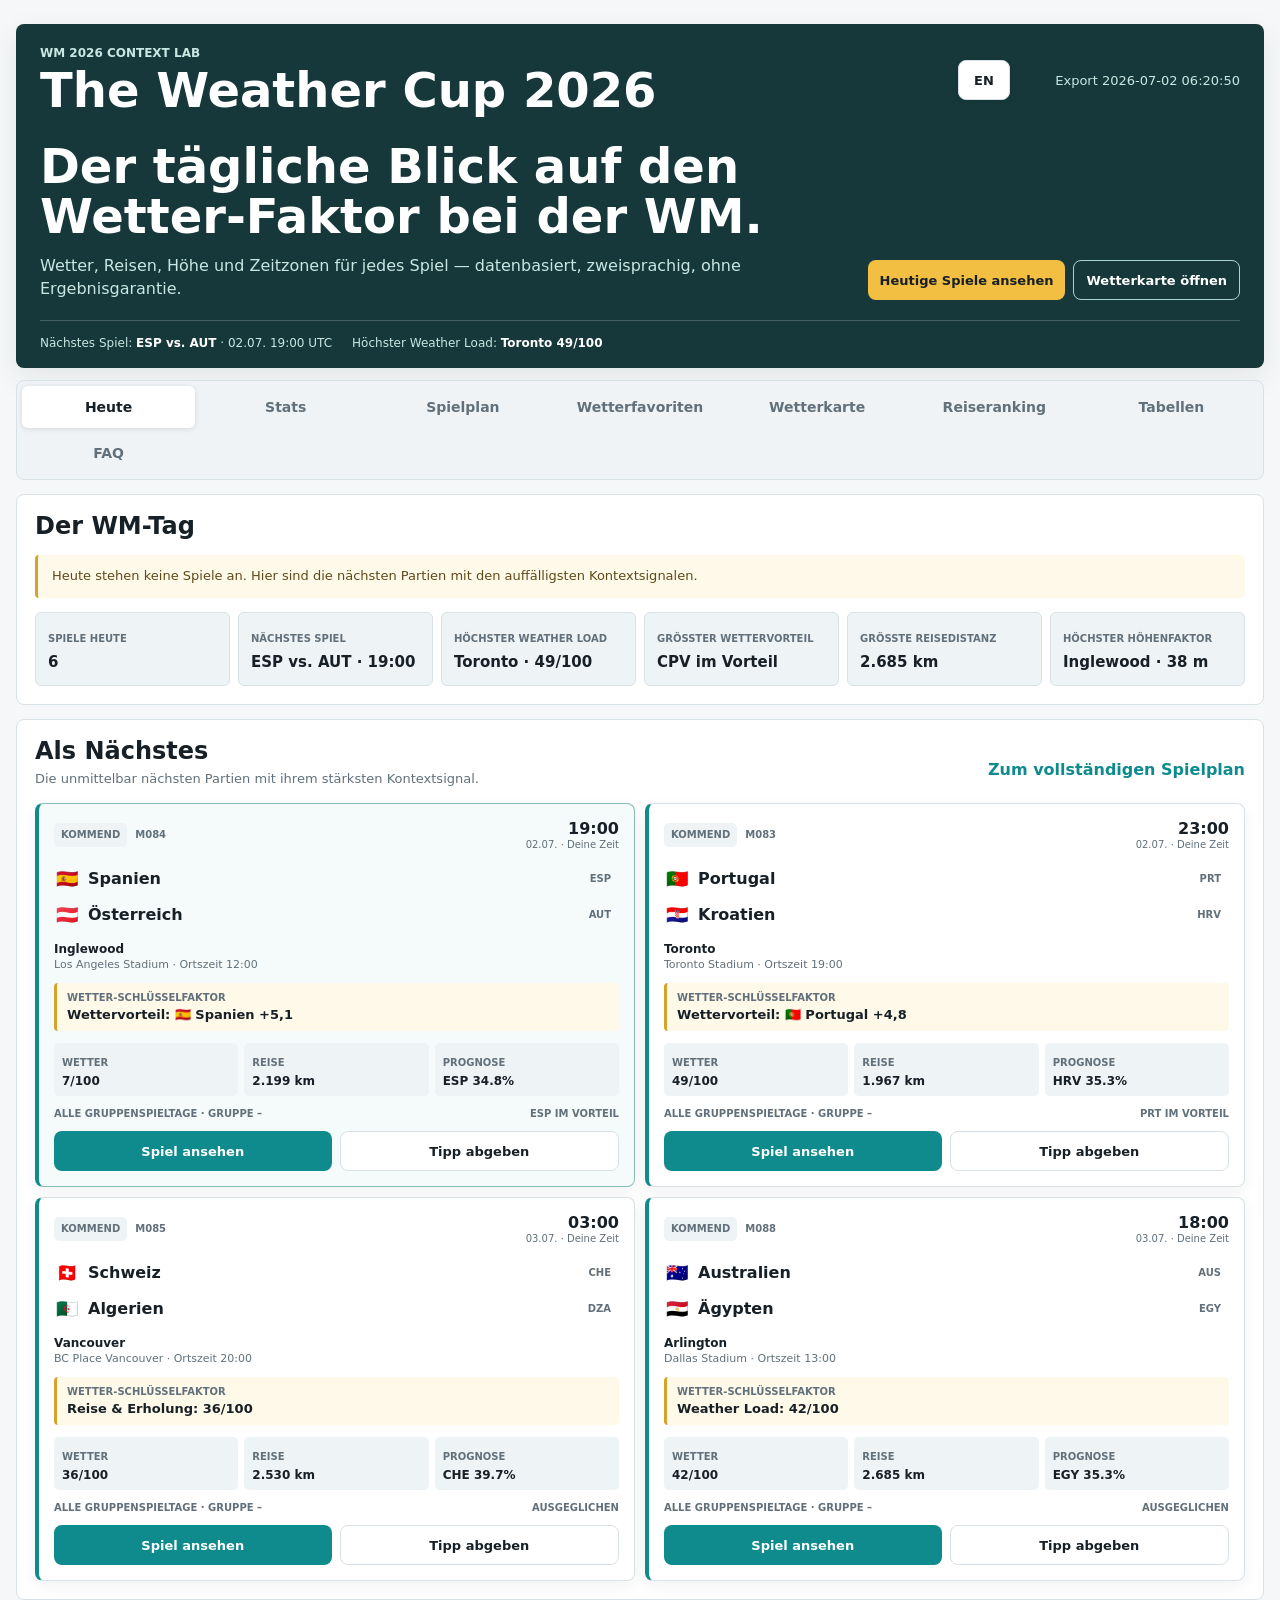
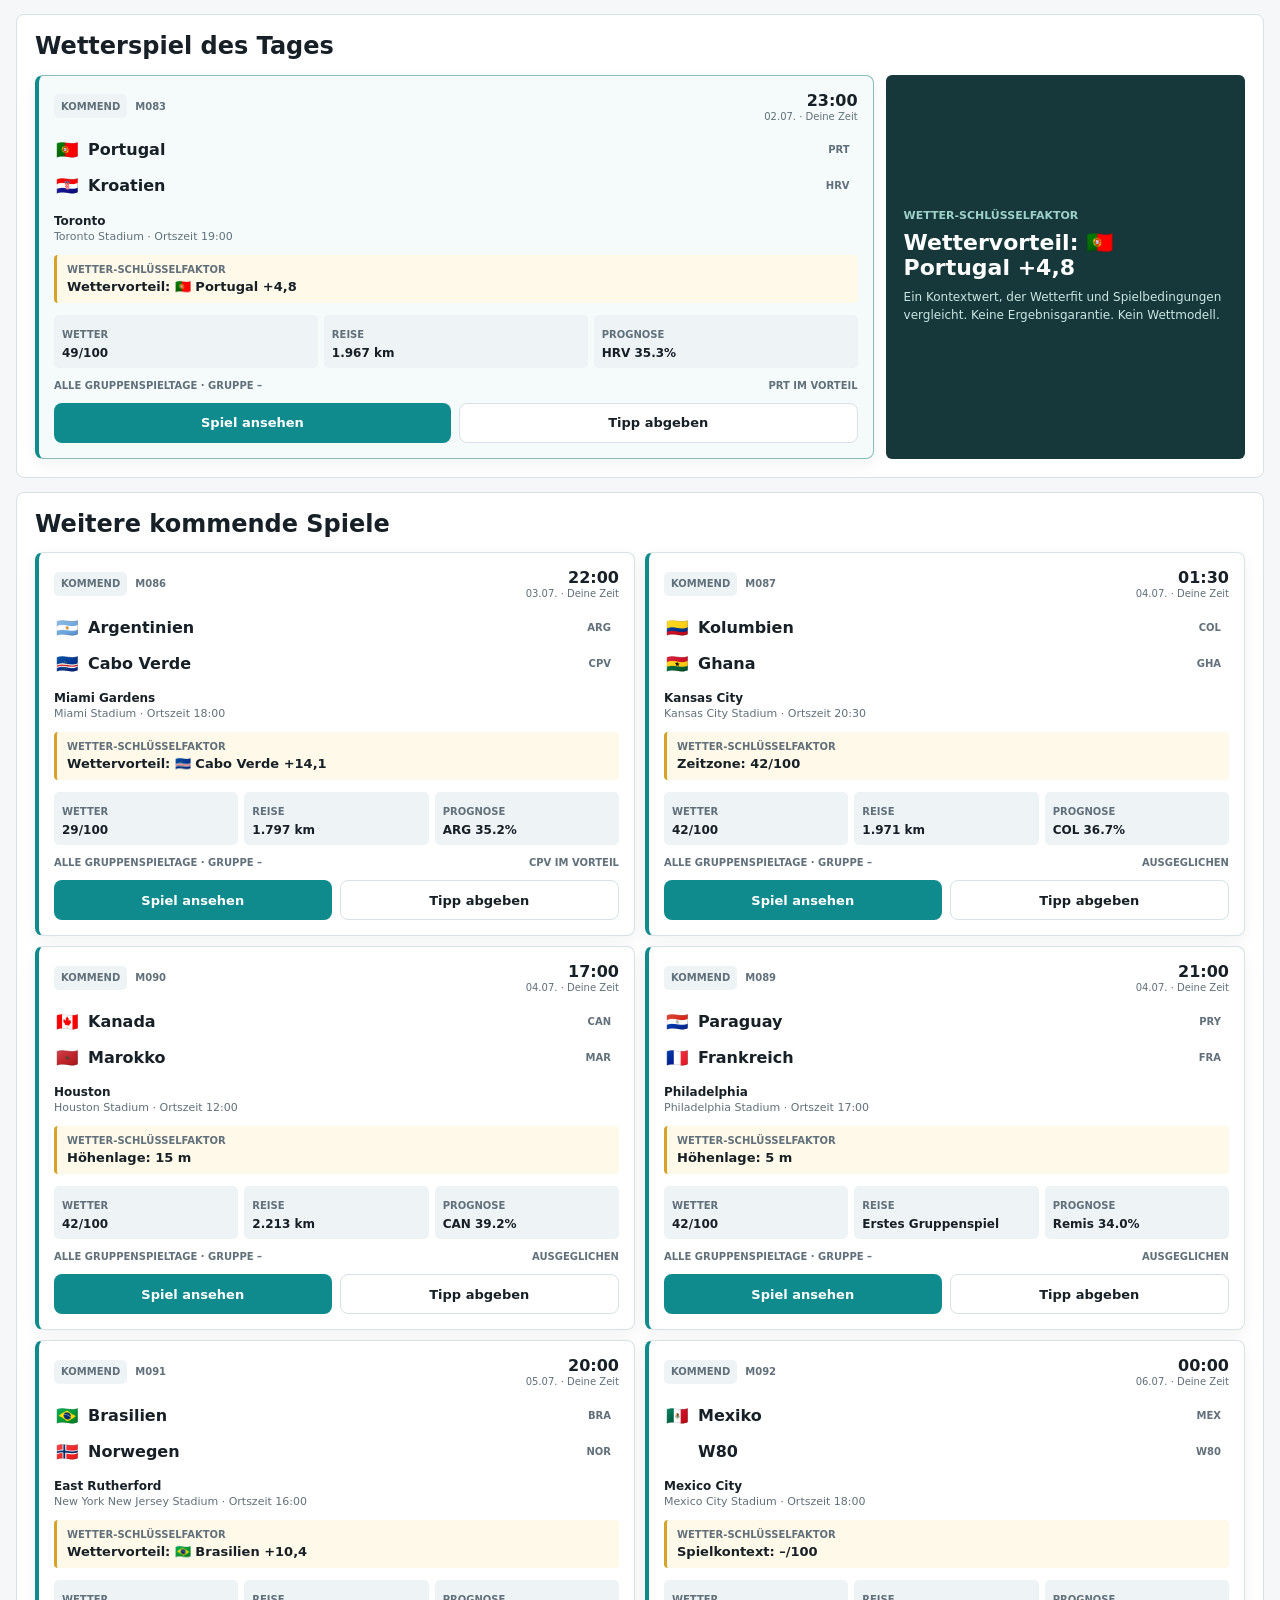
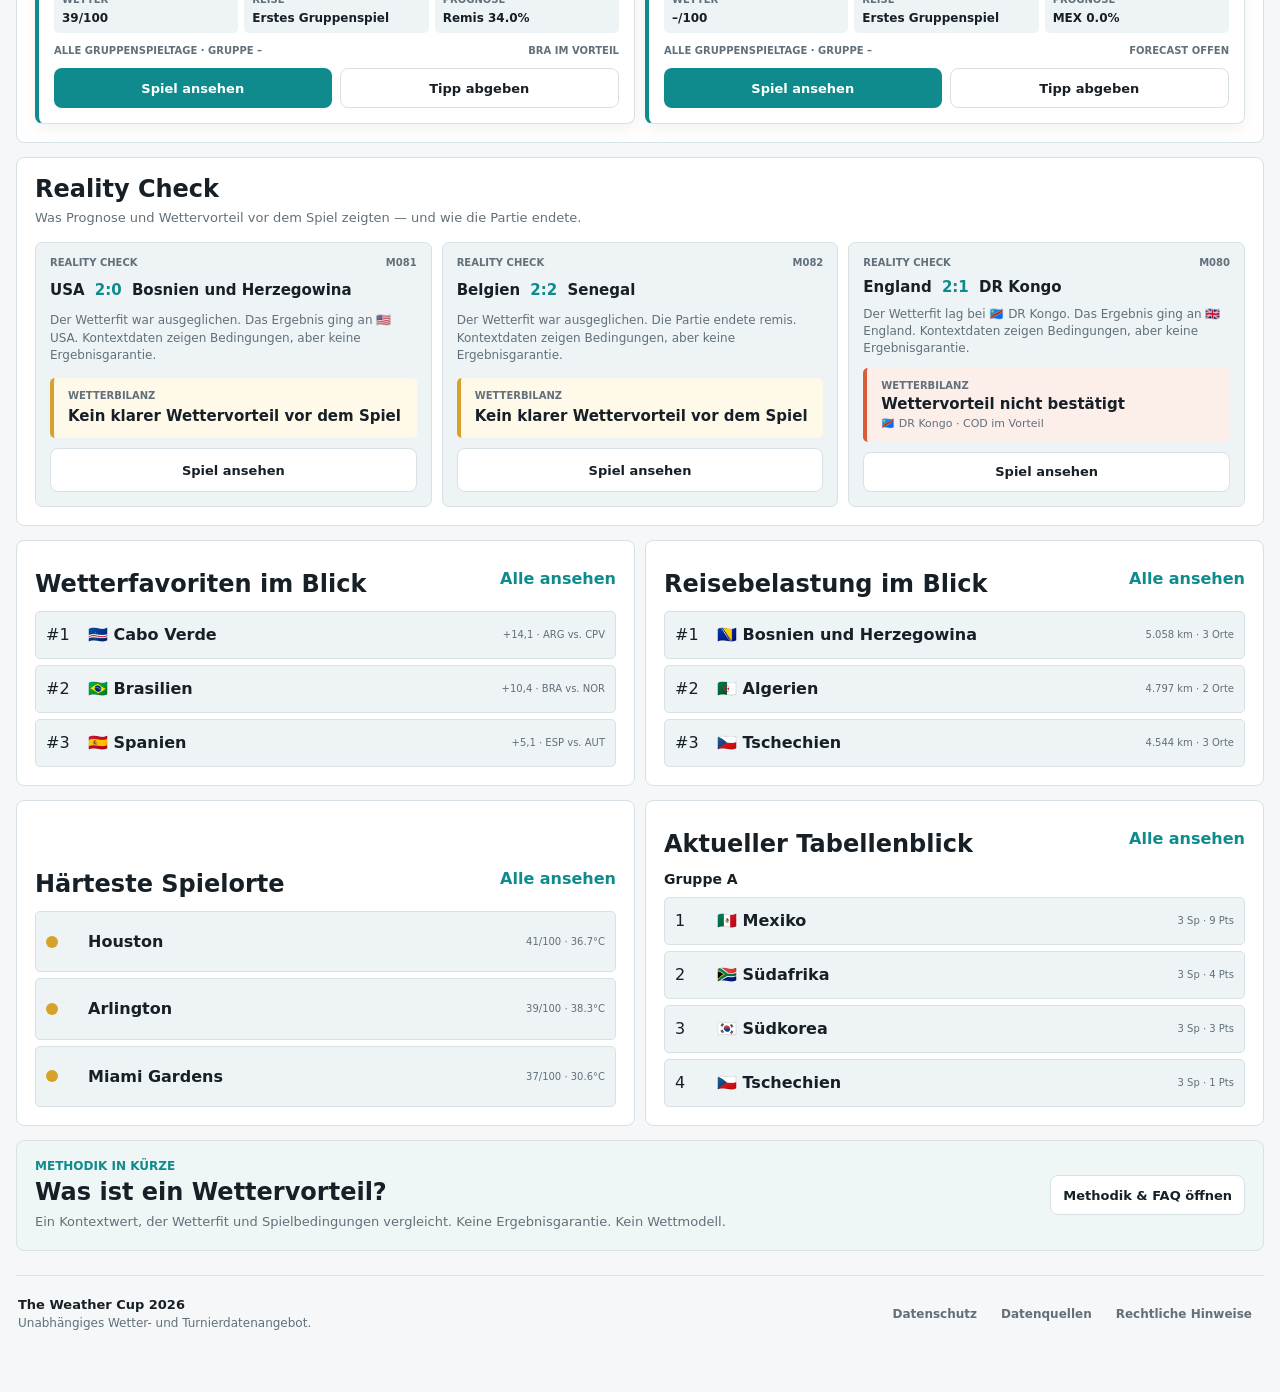
==== website/mvp/index.html @ 3fd60b15 "Initial project import" ====
<!doctype html>
<html lang="de">
  <head>
    <meta charset="utf-8">
    <meta name="viewport" content="width=device-width, initial-scale=1">
    <title>The Weather Cup 2026</title>
    <link rel="stylesheet" href="./styles.css">
  </head>
  <body>
    <main class="shell">
      <header class="hero" id="top">
        <div class="hero-bar">
          <div class="brand-lockup">
            <p class="eyebrow" data-i18n="siteEyebrow">WM 2026 Context Lab</p>
            <h1>The Weather Cup 2026</h1>
          </div>
          <div class="topbar-actions">
            <button class="language-toggle" id="languageToggle" type="button" aria-label="Switch to English">EN</button>
            <div class="status" id="exportStatus" data-i18n="statusLoading">Datenstand wird geladen</div>
          </div>
        </div>
        <div class="hero-content">
          <div>
            <h2 class="hero-claim" data-i18n="heroClaim">Der tägliche Blick auf den Wetter-Faktor bei der WM.</h2>
            <p class="site-subline" data-i18n="siteSubline">Wetter, Reisen, Höhe und Zeitzonen für jedes Spiel — datenbasiert, zweisprachig, ohne Ergebnisgarantie.</p>
          </div>
          <div class="hero-actions">
            <button class="primary-action" id="heroTodayCta" type="button" data-i18n="heroTodayCta">Heutige Spiele ansehen</button>
            <button class="secondary-action is-on-dark" id="heroMapCta" type="button" data-i18n="heroMapCta">Wetterkarte öffnen</button>
          </div>
        </div>
        <div class="hero-signal" id="heroSignal" aria-live="polite"></div>
      </header>

      <nav class="app-nav" aria-label="Hauptnavigation">
        <button class="app-nav-item is-active" type="button" data-section-target="home" data-i18n="navToday">Heute</button>
        <button class="app-nav-item" type="button" data-section-target="analysis" data-analysis-mode-target="stats" data-i18n="navStats">Stats</button>
        <button class="app-nav-item" type="button" data-section-target="matches" data-i18n="navSchedule">Spielplan</button>
        <button class="app-nav-item" type="button" data-section-target="favorites" data-i18n="navFavorites">Wetterfavoriten</button>
        <button class="app-nav-item" type="button" data-section-target="map" data-i18n="navMap">Karte</button>
        <button class="app-nav-item" type="button" data-section-target="travel" data-i18n="navTravel">Reisen</button>
        <button class="app-nav-item" type="button" data-section-target="analysis" data-i18n="navTables">Tabellen</button>
        <button class="app-nav-item" type="button" data-section-target="faq" data-i18n="navFaq">FAQ</button>
      </nav>

      <section class="app-section home-section is-active" data-section="home" aria-label="Heute">
        <div id="homeDashboard"></div>
      </section>

      <section class="app-section" data-section="matches" aria-label="Spielplan">
        <div class="schedule-toolbar">
          <section class="schedule-jumpbar" id="scheduleJumpbar" aria-label="Spielplan Schnellnavigation"></section>
          <section class="controls" aria-label="Filter">
            <div class="search-wrap">
              <input id="searchInput" type="search" placeholder="Team, Gruppe, Ort, Match-ID" data-i18n-placeholder="searchPlaceholder" autocomplete="off">
            </div>
            <div class="segments" role="group" aria-label="Ansicht">
              <button class="segment is-active" type="button" data-mode="all" data-i18n="modeAll">Alle</button>
              <button class="segment" type="button" data-mode="edge" data-i18n="modeEdge">Wettervorteil</button>
            </div>
            <select id="matchdayFilter" aria-label="Gruppenspieltag"></select>
            <select id="groupFilter" aria-label="Gruppe"></select>
          </section>
          <div class="schedule-toolbar-status" id="scheduleToolbarStatus" aria-live="polite"></div>
        </div>

        <section class="workspace">
          <div class="match-list" id="matchList" aria-label="Matches"></div>
        </section>

        <section class="matchday-insights" aria-label="Spieltag Überblick">
          <section class="matchday-summary" id="matchdaySummary" aria-label="Aktueller Spieltag"></section>

          <div class="ad-slot ad-slot-inline" data-ad-slot="matchday_inline" aria-label="Anzeige Spieltag Inline"></div>

          <section class="metrics" aria-label="MVP Status">
            <div class="metric">
              <span class="metric-value" id="metricMatches">0</span>
              <span class="metric-label" data-i18n="metricMatches">Gruppenspiele</span>
            </div>
            <div class="metric">
              <span class="metric-value" id="metricForecasts">0</span>
              <span class="metric-label" data-i18n="metricForecasts">mit Forecast</span>
            </div>
            <div class="metric">
              <span class="metric-value" id="metricEdges">0</span>
              <span class="metric-label" data-i18n="metricEdges">Wettervorteile</span>
            </div>
            <div class="metric">
              <span class="metric-value" id="metricTexts">0</span>
              <span class="metric-label" data-i18n="metricTexts">Social Hooks</span>
            </div>
          </section>

          <section class="forecast-band" aria-label="Forecast-Verteilung">
            <div class="band-title" data-i18n="forecastBandTitle">Forecast-Abdeckung nach Turniertag</div>
            <div class="coverage-bars" id="coverageBars"></div>
          </section>

          <div class="ad-slot ad-slot-wide" data-ad-slot="matchday_top" aria-label="Anzeige Spieltag Top"></div>
        </section>
      </section>

      <section class="app-section favorites-section" data-section="favorites" aria-label="Wetterfavoriten">
        <div class="section-head favorites-head">
          <div>
            <p class="eyebrow" data-i18n="favoritesEyebrow">Wettervorteil</p>
            <h2 data-i18n="favoritesTitle">Wetterfavoriten</h2>
            <p class="section-copy" data-i18n="favoritesIntro">Teams, deren Spielprofil besonders gut zu den erwarteten Bedingungen passt.</p>
          </div>
          <select id="favoritesMatchdayFilter" aria-label="Gruppenspieltag für Wetterfavoriten"></select>
        </div>
        <section class="favorites-summary" id="favoritesSummary" aria-label="Zusammenfassung Wetterfavoriten"></section>
        <div class="weather-favorites-grid" id="weatherFavorites"></div>
      </section>

      <section class="app-section weather-map-section" data-section="map" aria-label="Interaktive Wetterkarte">
        <div class="section-head">
          <div>
            <p class="eyebrow" data-i18n="mapEyebrow">Wetterkarte</p>
            <h2 data-i18n="mapTitle">Spielorte & Bedingungen</h2>
          </div>
          <select id="mapMatchdayFilter" aria-label="Gruppenspieltag für Wetterkarte"></select>
        </div>
        <div class="map-mobile-controls" role="group" aria-label="Kartenansicht">
          <button class="map-view-toggle is-active" type="button" data-map-view="venues" data-i18n="mapViewVenues">Spielorte</button>
          <button class="map-view-toggle" type="button" data-map-view="map" data-i18n="mapViewMap">Karte</button>
        </div>
        <div class="venue-highlights" id="venueHighlights" aria-label="Härteste Spielorte"></div>
        <div class="weather-map-layout">
          <div class="map-canvas" id="weatherMapCanvas" aria-label="Wetterkarte der Spielorte">
          </div>
          <aside class="map-detail" id="weatherMapDetail" aria-label="Wetterkarte Detail"></aside>
        </div>
        <div class="map-legend" aria-label="Kartenlegende">
          <span><i class="load-low"></i> <span data-i18n="legendLow">niedrig</span></span>
          <span><i class="load-medium"></i> <span data-i18n="legendMedium">mittel</span></span>
          <span><i class="load-high"></i> <span data-i18n="legendHigh">hoch</span></span>
          <span><i class="load-pending"></i> <span data-i18n="legendPending">Forecast offen</span></span>
        </div>
      </section>

      <section class="app-section travel-section" data-section="travel" aria-label="Reiseranking der Teams">
        <div id="travelContent"></div>
      </section>

      <section class="app-section analysis-section" data-section="analysis" aria-label="Turnierstand und Tabellen">
        <div class="section-head">
          <div>
            <p class="eyebrow" id="analysisEyebrow">Turnierdaten</p>
            <h2 id="analysisTitle">Turnierstand & Tabellen</h2>
          </div>
          <div class="analysis-tabs" id="analysisTabs" role="group" aria-label="Tabellenansicht">
            <button class="analysis-tab is-active" type="button" data-analysis-mode="standings" data-i18n="tabStandings">Stand</button>
            <button class="analysis-tab" type="button" data-analysis-mode="matches" data-i18n="tabMatches">Partien</button>
            <button class="analysis-tab" type="button" data-analysis-mode="matchdays" data-i18n="tabMatchdays">Spieltage</button>
            <button class="analysis-tab" type="button" data-analysis-mode="phases" data-i18n="tabPhases">Phasen</button>
            <button class="analysis-tab" type="button" data-analysis-mode="report" data-i18n="tabReport">Report</button>
          </div>
        </div>
        <div class="ad-slot ad-slot-wide" data-ad-slot="tables_top" aria-label="Anzeige Tabellen Top"></div>
        <div class="analysis-content" id="analysisContent"></div>
      </section>

      <section class="app-section faq" data-section="faq" aria-label="FAQ">
        <div class="faq-head">
          <h2>FAQ</h2>
        </div>
        <div class="faq-items">
          <details open>
            <summary data-i18n="faq1Q">Was zeigt der Weather Fit?</summary>
            <p data-i18n="faq1A">Der Wert vergleicht, wie gut beide Teams zur erwarteten Wettersituation passen. Berücksichtigt werden Temperatur, Luftfeuchtigkeit, Wind, Niederschlagsrisiko, Gewöhnung und wetterbezogene Toleranzprofile.</p>
          </details>
          <details>
            <summary data-i18n="faq2Q">Was bedeutet Wettervorteil?</summary>
            <p data-i18n="faq2A">Der Wettervorteil zeigt, welches Team besser zu den erwarteten Bedingungen passt. Kleine Unterschiede gelten als ausgeglichen. Er ist ein Kontextsignal, kein Ergebnisversprechen.</p>
          </details>
          <details>
            <summary data-i18n="faq3Q">Warum haben manche Spiele noch keinen Forecast?</summary>
            <p data-i18n="faq3A">Forecast-Daten liegen nur in einem begrenzten Vorhersagefenster vor. Sobald ein Spieltag nah genug ist, werden neue Open-Meteo-Daten importiert und die Match Cards aktualisiert.</p>
          </details>
          <details>
            <summary data-i18n="faq4Q">Was bedeuten die Prozentwerte?</summary>
            <p data-i18n="faq4A">Die Prozentwerte sind transparente MVP-Prognosen aus Teamstärke, Wetter, Zeitzone, Höhe und Standortnähe. Sie sind keine Wettquoten und keine sicheren Vorhersagen.</p>
          </details>
          <details id="faq-privacy">
            <summary data-i18n="faq5Q">Welche Daten werden beim Besuch verarbeitet?</summary>
            <p data-i18n="faq5A">Diese Website verwendet derzeit keine Cookies, kein Analytics und kein Werbetracking. Beim Hosting können technisch notwendige Server-Logdaten wie IP-Adresse, Zeitpunkt, aufgerufene Datei und Browserinformationen verarbeitet werden. Google Maps wird erst nach einem bewussten Klick geöffnet.</p>
          </details>
          <details id="faq-sources">
            <summary data-i18n="faq6Q">Woher stammen Wetter-, Karten- und Turnierdaten?</summary>
            <p data-i18n="faq6A">Wetterdaten stammen von Open-Meteo und werden unter CC BY 4.0 genutzt. Die Kartengrundlage basiert auf Natural Earth, Public Domain. Spielplan-, Team- und Stadiondaten werden aus dokumentierten Quellen importiert und vor der Veröffentlichung plausibilisiert.</p>
            <div class="faq-links">
              <a href="https://open-meteo.com/" target="_blank" rel="noopener noreferrer">Open-Meteo</a>
              <a href="https://www.naturalearthdata.com/" target="_blank" rel="noopener noreferrer">Natural Earth</a>
            </div>
          </details>
          <details id="faq-independent">
            <summary data-i18n="faq7Q">Ist The Weather Cup ein offizielles FIFA-Angebot?</summary>
            <p data-i18n="faq7A">Nein. The Weather Cup ist ein unabhängiges Daten- und Analyseangebot und steht in keiner offiziellen Verbindung zur FIFA oder zu den teilnehmenden Verbänden. Namen, Logos und Marken gehören ihren jeweiligen Rechteinhabern.</p>
          </details>
          <details id="faq-disclaimer">
            <summary data-i18n="faq8Q">Wie verbindlich sind Wetterdaten und Prognosen?</summary>
            <p data-i18n="faq8A">Forecasts, Weather Fit, Wettervorteile und Siegchancen dienen ausschließlich der Information und Einordnung. Sie können sich durch neue Wetter- oder Turnierdaten ändern und sind weder Ergebnisgarantie noch Wettquote oder Handlungsempfehlung.</p>
          </details>
          <details id="faq-predictions">
            <summary data-i18n="faq9Q">Wie funktioniert die Tippfunktion?</summary>
            <p data-i18n="faq9A">Deine Tipps werden ausschließlich lokal in diesem Browser gespeichert. Es gibt kein Konto, keine Übertragung personenbezogener Daten und kein verpflichtendes Tracking. Du kannst die lokalen Tipps jederzeit über deine Browserdaten löschen.</p>
          </details>
        </div>
      </section>

      <footer class="site-footer">
        <div>
          <b>The Weather Cup 2026</b>
          <span data-i18n="footerClaim">Unabhängiges Wetter- und Turnierdatenangebot.</span>
        </div>
        <nav class="footer-links" aria-label="Rechtliche Hinweise">
          <button type="button" data-legal-target="faq-privacy" data-i18n="footerPrivacy">Datenschutz</button>
          <button type="button" data-legal-target="faq-sources" data-i18n="footerSources">Datenquellen</button>
          <button type="button" data-legal-target="faq-independent" data-i18n="footerLegal">Rechtliche Hinweise</button>
        </nav>
      </footer>
    </main>

    <button class="back-to-top" id="backToTop" type="button" data-i18n="backToTop" hidden>Nach oben</button>

    <dialog class="prediction-dialog" id="predictionDialog" aria-labelledby="predictionDialogTitle">
      <div id="predictionDialogContent"></div>
    </dialog>

    <script src="./data.js"></script>
    <script src="./map-data.js"></script>
    <script src="./experience.js"></script>
    <script src="./app.js"></script>
  </body>
</html>
---- website/mvp/styles.css ----
:root {
  color-scheme: light;
  --bg: #f5f7f8;
  --surface: #ffffff;
  --surface-2: #eef3f5;
  --ink: #172026;
  --muted: #61707a;
  --line: #d8e1e5;
  --teal: #0f8b8d;
  --coral: #d95d39;
  --gold: #d7a22a;
  --blue: #3164a3;
  --green: #3f8f57;
  --shadow: 0 10px 30px rgba(23, 32, 38, 0.08);
}

/* Readability and reporting refinements */
.hero .secondary-action.is-on-dark {
  border-color: #a9d6d1;
  background: transparent;
  color: #ffffff;
}

.hero .secondary-action.is-on-dark:hover,
.hero .secondary-action.is-on-dark:focus-visible {
  background: rgba(255, 255, 255, 0.1);
}

.prediction-confirm {
  width: 100%;
  margin-top: 2px;
}

.prediction-confirm:disabled {
  background: #b7c3c7;
  cursor: not-allowed;
}

.prediction-helper {
  margin: 8px 0 0;
  color: var(--muted);
  font-size: 12px;
}

.prediction-feedback.is-confirmed {
  padding: 10px 12px;
  border-left: 3px solid var(--green);
  border-radius: 4px;
  background: #eaf5ed;
  color: #245f37;
  font-weight: 850;
}

.prediction-options button:disabled {
  cursor: default;
  opacity: 0.72;
}

.weather-balance-verdict {
  display: grid;
  gap: 4px;
  padding: 12px 14px;
  border-left: 4px solid var(--muted);
  border-radius: 5px;
  background: var(--surface-2);
}

.weather-balance-verdict span {
  color: var(--muted);
  font-size: 10px;
  font-weight: 900;
  text-transform: uppercase;
}

.weather-balance-verdict b {
  font-size: 15px;
  overflow-wrap: anywhere;
}

.weather-balance-verdict small {
  color: var(--muted);
  font-size: 11px;
}

.weather-balance-verdict.is-confirmed {
  border-left-color: var(--green);
  background: #eaf5ed;
}

.weather-balance-verdict.is-not_confirmed {
  border-left-color: var(--coral);
  background: #fceee9;
}

.weather-balance-verdict.is-balanced {
  border-left-color: var(--gold);
  background: #fff9e9;
}

.report-summary {
  display: grid;
  gap: 14px;
}

.report-balance-grid {
  display: grid;
  grid-template-columns: repeat(2, minmax(0, 1fr));
  gap: 10px;
}

.report-balance-card {
  min-width: 0;
  padding: 14px;
  border: 1px solid var(--line);
  border-radius: 8px;
  background: var(--surface);
}

.report-balance-card > div:not(.active-empty) {
  display: flex;
  align-items: center;
  justify-content: space-between;
  gap: 12px;
  padding: 9px 0;
  border-top: 1px solid var(--line);
}

.report-balance-card span {
  color: var(--muted);
  font-size: 12px;
}

.report-balance-card b {
  font-size: 20px;
}

.map-detail,
.map-kpis,
.map-kpis div,
.map-summary,
.venue-games,
.venue-games li,
.venue-game,
.venue-highlights button {
  min-width: 0;
}

.map-kpis b,
.map-summary span,
.venue-game span,
.venue-game b,
.venue-game em,
.venue-highlights b,
.venue-highlights small,
.map-stadium,
.map-venue-note {
  max-width: 100%;
  overflow-wrap: anywhere;
  word-break: normal;
}

.venue-highlights button {
  overflow: hidden;
}

.venue-highlights b,
.venue-highlights small {
  min-width: 0;
}

.team-context-card,
.team-context-card dl,
.team-context-card dl div,
.team-context-card dt,
.team-context-card dd {
  min-width: 0;
}

.team-context-card dd {
  overflow-wrap: anywhere;
}

@media (max-width: 720px) {
  .report-balance-grid {
    grid-template-columns: 1fr;
  }

  .map-kpis {
    grid-template-columns: 1fr 1fr;
  }

  .map-kpis b {
    font-size: 13px;
  }
}

/* Product experience v2 */
.hero {
  margin-bottom: 12px;
  padding: 22px 24px 18px;
  border-radius: 8px;
  background: #16383b;
  color: #ffffff;
  box-shadow: var(--shadow);
}

.hero .eyebrow,
.hero .site-subline,
.hero .status {
  color: #c9e6e3;
}

.hero-bar,
.hero-content,
.hero-actions,
.hero-signal {
  display: flex;
  align-items: center;
}

.hero-bar,
.hero-content {
  justify-content: space-between;
  gap: 24px;
}

.hero-content {
  margin-top: 28px;
  align-items: end;
}

.hero-claim {
  max-width: 760px;
  font-size: clamp(26px, 4vw, 48px);
  line-height: 1.04;
}

.hero .site-subline {
  margin-top: 12px;
}

.hero-actions {
  flex: 0 0 auto;
  gap: 8px;
}

.hero .primary-action {
  background: #f2bf43;
  color: #172026;
}

.secondary-action.is-on-dark {
  border-color: #8fc6c1;
  color: #ffffff;
}

.hero-signal {
  flex-wrap: wrap;
  gap: 8px 20px;
  min-height: 30px;
  margin-top: 20px;
  padding-top: 14px;
  border-top: 1px solid rgba(255, 255, 255, 0.2);
  color: #c9e6e3;
  font-size: 12px;
}

.hero-signal b {
  color: #ffffff;
}

.app-nav {
  grid-template-columns: repeat(7, minmax(0, 1fr));
}

.home-section,
.home-module,
.today-context-section {
  display: grid;
  gap: 14px;
}

.home-section > div {
  display: grid;
  gap: 14px;
}

.home-module,
.today-context-section,
.home-preview-panel,
.methodology-box {
  padding: 18px;
  border: 1px solid var(--line);
  border-radius: 8px;
  background: var(--surface);
}

.home-section-head {
  display: flex;
  align-items: end;
  justify-content: space-between;
  gap: 16px;
}

.home-section-head p {
  max-width: 720px;
  margin: 5px 0 0;
  color: var(--muted);
  font-size: 13px;
  line-height: 1.45;
}

.text-action {
  min-height: 40px;
  padding: 0;
  border: 0;
  background: transparent;
  color: var(--teal);
  cursor: pointer;
  font-weight: 850;
  white-space: nowrap;
}

.today-fallback,
.active-empty {
  padding: 12px 14px;
  border-left: 3px solid var(--gold);
  border-radius: 4px;
  background: #fff9e9;
  color: #5e4a18;
  font-size: 13px;
  line-height: 1.45;
}

.today-context-strip {
  display: grid;
  grid-auto-columns: minmax(190px, 1fr);
  grid-auto-flow: column;
  gap: 8px;
  overflow-x: auto;
  scroll-snap-type: x proximity;
}

.today-context-strip button {
  min-height: 74px;
  padding: 12px;
  border: 1px solid var(--line);
  border-radius: 6px;
  background: var(--surface-2);
  color: var(--ink);
  cursor: pointer;
  text-align: left;
  scroll-snap-align: start;
}

.today-context-strip span,
.quick-metrics span,
.reality-signals span,
.context-signal span,
.quick-card-meta,
.team-context-card dt,
.weather-fact-row span,
.group-outlook small {
  color: var(--muted);
  font-size: 10px;
  font-weight: 800;
  text-transform: uppercase;
}

.today-context-strip b {
  display: block;
  margin-top: 7px;
  overflow-wrap: anywhere;
  font-size: 15px;
}

.next-up-carousel,
.upcoming-grid {
  display: grid;
  grid-template-columns: repeat(2, minmax(0, 1fr));
  gap: 10px;
}

.quick-match-card {
  display: grid;
  gap: 12px;
  min-width: 0;
  padding: 15px;
  border: 1px solid var(--line);
  border-left: 4px solid var(--teal);
  border-radius: 8px;
  background: var(--surface);
  box-shadow: 0 5px 16px rgba(23, 32, 38, 0.06);
  scroll-margin-top: 70px;
}

.quick-match-card.status-live {
  border-left-color: var(--coral);
}

.quick-match-card.status-finished {
  border-left-color: var(--green);
}

.quick-match-card.is-emphasis {
  border-color: #86bdb7;
  border-left-color: var(--teal);
  background: #f5fbfa;
}

.quick-match-card.is-selected {
  outline: 2px solid var(--teal);
  outline-offset: 2px;
}

.quick-card-head,
.quick-card-head > div,
.quick-card-actions,
.quick-card-meta {
  display: flex;
  align-items: center;
}

.quick-card-head,
.quick-card-meta {
  justify-content: space-between;
  gap: 10px;
}

.quick-card-head > div,
.quick-card-actions {
  gap: 8px;
}

.match-status {
  display: inline-flex;
  align-items: center;
  gap: 5px;
  min-height: 24px;
  padding: 0 7px;
  border-radius: 5px;
  background: var(--surface-2);
  color: var(--muted);
  font-size: 10px;
  font-weight: 900;
  text-transform: uppercase;
}

.match-status.status-live {
  background: #fce9e3;
  color: #a83e22;
}

.match-status.status-live i {
  width: 6px;
  height: 6px;
  border-radius: 50%;
  background: var(--coral);
}

.match-status.status-finished {
  background: #eaf5ed;
  color: #2c7141;
}

.quick-match-id {
  color: var(--muted);
  font-size: 10px;
  font-weight: 800;
}

.quick-kickoff {
  display: grid !important;
  gap: 1px !important;
  text-align: right;
}

.quick-kickoff span {
  color: var(--muted);
  font-size: 10px;
}

.quick-teams {
  display: grid;
  gap: 4px;
}

.quick-teams > div {
  display: grid;
  grid-template-columns: 26px minmax(0, 1fr) auto auto;
  gap: 8px;
  align-items: center;
  min-height: 32px;
}

.quick-teams b {
  min-width: 0;
  overflow-wrap: anywhere;
  font-size: 16px;
}

.quick-teams small {
  color: var(--muted);
  font-size: 10px;
  font-weight: 800;
}

.quick-score {
  min-width: 22px;
  font-size: 18px !important;
  text-align: right;
}

.quick-flag {
  font-size: 18px;
  text-align: center;
}

.quick-venue {
  display: grid;
  gap: 2px;
  min-width: 0;
}

.quick-venue b {
  font-size: 12px;
}

.quick-venue span {
  color: var(--muted);
  font-size: 11px;
  overflow-wrap: anywhere;
}

.context-signal {
  display: grid;
  gap: 4px;
  padding: 9px 10px;
  border-left: 3px solid var(--gold);
  border-radius: 4px;
  background: #fff9e9;
}

.context-signal b {
  font-size: 13px;
  overflow-wrap: anywhere;
}

.quick-metrics {
  display: grid;
  grid-template-columns: repeat(3, minmax(0, 1fr));
  gap: 6px;
}

.quick-metrics > div {
  min-width: 0;
  padding: 8px;
  border-radius: 5px;
  background: var(--surface-2);
}

.quick-metrics b {
  display: block;
  margin-top: 4px;
  overflow-wrap: anywhere;
  font-size: 12px;
}

.quick-card-meta {
  min-width: 0;
}

.quick-card-meta span {
  min-width: 0;
  overflow-wrap: anywhere;
}

.quick-card-actions {
  margin-top: auto;
}

.quick-card-actions button {
  flex: 1 1 0;
}

.match-date-group {
  display: grid;
  grid-template-columns: 112px minmax(0, 1fr);
  gap: 10px;
  margin-bottom: 14px;
}

.date-group-head {
  position: sticky;
  top: 62px;
  align-self: start;
  display: grid;
  gap: 3px;
  padding: 12px;
  border-radius: 6px;
  background: #16383b;
  color: #ffffff;
}

.date-group-head span {
  color: #c9e6e3;
  font-size: 10px;
  font-weight: 800;
  text-transform: uppercase;
}

.date-group-list {
  display: grid;
  grid-template-columns: repeat(2, minmax(0, 1fr));
  gap: 10px;
}

.inline-match-detail {
  grid-column: 1 / -1;
  margin: 0 0 4px;
  padding: 18px;
  border: 1px solid #86bdb7;
  border-radius: 8px;
  background: #f8fcfb;
}

.expanded-match-head,
.prediction-dialog-head {
  display: flex;
  align-items: start;
  justify-content: space-between;
  gap: 16px;
}

.detail-accordion,
.travel-details,
.standing-group {
  margin-top: 8px;
  border: 1px solid var(--line);
  border-radius: 6px;
  background: var(--surface);
  overflow: hidden;
}

.detail-accordion summary,
.travel-details summary,
.standing-group > summary {
  position: relative;
  min-height: 46px;
  padding: 13px 40px 13px 14px;
  cursor: pointer;
  font-weight: 850;
  list-style: none;
}

.detail-accordion summary::after,
.travel-details summary::after,
.standing-group > summary::after {
  content: "+";
  position: absolute;
  top: 50%;
  right: 14px;
  transform: translateY(-50%);
  color: var(--teal);
  font-size: 18px;
}

.detail-accordion[open] summary::after,
.travel-details[open] summary::after,
.standing-group[open] > summary::after {
  content: "−";
}

.accordion-content,
.standing-group-content {
  padding: 0 14px 14px;
}

.accordion-content > h3 {
  margin: 16px 0 8px;
  font-size: 14px;
}

.team-context-grid {
  display: grid;
  grid-template-columns: repeat(2, minmax(0, 1fr));
  gap: 10px;
}

.team-context-card {
  padding: 12px;
  border-radius: 6px;
  background: var(--surface-2);
}

.team-context-card h4 {
  margin: 0 0 10px;
}

.team-context-card dl {
  display: grid;
  gap: 6px;
  margin: 0;
}

.team-context-card dl div {
  display: flex;
  justify-content: space-between;
  gap: 12px;
  padding-top: 6px;
  border-top: 1px solid var(--line);
}

.team-context-card dd {
  margin: 0;
  font-weight: 800;
  text-align: right;
}

.weather-fact-row,
.probability-bars {
  display: grid;
  gap: 8px;
}

.weather-fact-row {
  grid-template-columns: repeat(4, minmax(0, 1fr));
}

.weather-fact-row > div {
  padding: 10px;
  border-radius: 5px;
  background: var(--surface-2);
}

.weather-fact-row b {
  display: block;
  margin-top: 4px;
}

.probability-bars > div {
  display: grid;
  grid-template-columns: 42px minmax(0, 1fr) 44px;
  gap: 8px;
  align-items: center;
}

.probability-bars i {
  height: 8px;
  border-radius: 4px;
  background: var(--surface-2);
  overflow: hidden;
}

.probability-bars i b {
  display: block;
  height: 100%;
  background: var(--teal);
}

.prediction-method-note {
  display: grid;
  gap: 3px;
  margin: 14px 0;
  padding: 10px;
  border-left: 3px solid var(--teal);
  background: var(--surface-2);
}

.prediction-method-note span {
  color: var(--muted);
  font-size: 12px;
}

.top-context-layout {
  display: grid;
  grid-template-columns: minmax(0, 1.4fr) minmax(250px, 0.6fr);
  gap: 12px;
}

.top-context-explainer {
  display: grid;
  align-content: center;
  gap: 8px;
  padding: 18px;
  border-radius: 6px;
  background: #16383b;
  color: #ffffff;
}

.top-context-explainer span {
  color: #9ed0ca;
  font-size: 11px;
  font-weight: 850;
  text-transform: uppercase;
}

.top-context-explainer b {
  font-size: 22px;
  overflow-wrap: anywhere;
}

.top-context-explainer p {
  margin: 0;
  color: #c9e6e3;
  font-size: 12px;
  line-height: 1.5;
}

.reality-grid,
.home-preview-grid {
  display: grid;
  grid-template-columns: repeat(2, minmax(0, 1fr));
  gap: 10px;
}

.reality-grid {
  grid-template-columns: repeat(3, minmax(0, 1fr));
}

.reality-card {
  display: grid;
  gap: 10px;
  padding: 14px;
  border: 1px solid var(--line);
  border-radius: 7px;
  background: var(--surface-2);
}

.reality-card header {
  display: flex;
  justify-content: space-between;
  color: var(--muted);
  font-size: 10px;
  font-weight: 850;
  text-transform: uppercase;
}

.reality-card h3,
.reality-card p {
  margin: 0;
}

.reality-card h3 {
  font-size: 15px;
}

.reality-card h3 strong {
  margin: 0 5px;
  color: var(--teal);
}

.reality-card p {
  color: var(--muted);
  font-size: 12px;
  line-height: 1.45;
}

.reality-signals {
  display: grid;
  gap: 6px;
}

.reality-signals > div {
  display: grid;
  gap: 3px;
  padding-top: 6px;
  border-top: 1px solid var(--line);
}

.reality-signals b {
  font-size: 12px;
}

.reality-signals .is-positive {
  color: var(--green);
}

.home-preview-panel {
  display: grid;
  gap: 12px;
}

.compact-ranking,
.venue-preview-grid,
.mini-standing {
  display: grid;
  gap: 6px;
}

.compact-ranking button,
.venue-preview-grid button,
.mini-standing > div {
  display: grid;
  grid-template-columns: 34px minmax(0, 1fr) auto;
  gap: 8px;
  align-items: center;
  min-height: 48px;
  padding: 8px 10px;
  border: 1px solid var(--line);
  border-radius: 5px;
  background: var(--surface-2);
  color: var(--ink);
  text-align: left;
}

.compact-ranking button,
.venue-preview-grid button {
  cursor: pointer;
}

.compact-ranking small,
.venue-preview-grid small,
.mini-standing small {
  color: var(--muted);
  font-size: 10px;
  text-align: right;
}

.mini-standing h3 {
  margin: 0 0 4px;
  font-size: 14px;
}

.load-dot {
  width: 12px;
  height: 12px;
  border-radius: 50%;
  background: var(--muted);
}

.load-dot.low { background: var(--green); }
.load-dot.medium { background: var(--gold); }
.load-dot.high { background: var(--coral); }

.methodology-box {
  display: flex;
  align-items: center;
  justify-content: space-between;
  gap: 18px;
  background: #eef7f6;
}

.methodology-box p:last-child {
  max-width: 800px;
  margin: 6px 0 0;
  color: var(--muted);
  font-size: 13px;
  line-height: 1.5;
}

.map-mobile-controls {
  display: none;
  grid-template-columns: repeat(2, minmax(0, 1fr));
  gap: 4px;
  margin-bottom: 10px;
  padding: 4px;
  border-radius: 7px;
  background: var(--surface-2);
}

.map-view-toggle {
  min-height: 44px;
  border: 0;
  border-radius: 5px;
  background: transparent;
  color: var(--muted);
  font-weight: 850;
}

.map-view-toggle.is-active {
  background: var(--surface);
  color: var(--ink);
  box-shadow: 0 1px 5px rgba(23, 32, 38, 0.12);
}

.venue-highlights {
  display: none;
  grid-auto-columns: minmax(150px, 1fr);
  grid-auto-flow: column;
  gap: 7px;
  margin-bottom: 10px;
  overflow-x: auto;
}

.venue-highlights button {
  display: grid;
  grid-template-columns: 16px minmax(0, 1fr);
  gap: 3px 7px;
  align-items: center;
  min-height: 58px;
  padding: 8px;
  border: 1px solid var(--line);
  border-radius: 6px;
  background: var(--surface);
  color: var(--ink);
  text-align: left;
}

.venue-highlights small {
  grid-column: 2;
  color: var(--muted);
  font-size: 10px;
}

.venue-highlights button.is-selected {
  border-color: var(--teal);
}

.map-detail {
  position: relative;
}

.map-sheet-close {
  display: none;
  position: absolute;
  top: 10px;
  right: 10px;
  z-index: 3;
  width: 38px;
  height: 38px;
  border: 1px solid var(--line);
  border-radius: 50%;
  background: var(--surface);
  color: var(--ink);
  font-size: 22px;
}

.weather-favorite-card.is-top-three {
  border-top: 4px solid var(--gold);
}

.travel-details {
  margin-top: 0;
}

.travel-details .travel-route-block {
  padding: 0 12px 12px;
}

.standings-grid.enhanced {
  display: grid;
  grid-template-columns: repeat(2, minmax(0, 1fr));
  gap: 10px;
}

.standings-layout {
  display: grid;
  gap: 16px;
}

.standings-panel {
  padding: 16px;
  border: 1px solid var(--line);
  border-radius: 16px;
  background: var(--surface);
  box-shadow: var(--shadow);
}

.standings-panel-head {
  display: flex;
  align-items: end;
  justify-content: space-between;
  gap: 16px;
  margin-bottom: 14px;
}

.standings-panel-head h3 {
  margin: 4px 0 0;
  font-size: 24px;
}

.standings-panel-head p:last-child {
  max-width: 640px;
  margin: 0;
  color: var(--muted);
  font-size: 14px;
  line-height: 1.45;
}

.best-third-grid {
  display: grid;
  grid-template-columns: repeat(auto-fit, minmax(220px, 1fr));
  gap: 10px;
}

.best-third-card {
  display: grid;
  grid-template-columns: auto minmax(0, 1fr);
  gap: 10px 12px;
  align-items: center;
  padding: 12px;
  border: 1px solid var(--line);
  border-radius: 12px;
  background: linear-gradient(180deg, #ffffff 0%, #f8fbfc 100%);
}

.best-third-card.is-qualified {
  border-color: #8ec7bb;
  background: linear-gradient(180deg, #f7fffd 0%, #eef9f6 100%);
}

.best-third-rank {
  display: grid;
  place-items: center;
  width: 42px;
  height: 42px;
  border-radius: 50%;
  background: var(--surface-2);
  color: var(--teal);
  font-size: 13px;
  font-weight: 900;
}

.best-third-team {
  display: grid;
  gap: 4px;
  min-width: 0;
}

.best-third-team b,
.best-third-team small,
.best-third-kpis span {
  overflow-wrap: anywhere;
}

.best-third-team b {
  font-size: 15px;
}

.best-third-team small {
  color: var(--muted);
  font-size: 11px;
  font-weight: 800;
}

.best-third-kpis {
  grid-column: 1 / -1;
  display: flex;
  flex-wrap: wrap;
  gap: 8px;
  color: var(--muted);
  font-size: 11px;
  font-weight: 800;
}

.best-third-card em {
  grid-column: 1 / -1;
  display: inline-flex;
  width: fit-content;
  padding: 6px 8px;
  border-radius: 999px;
  background: #dff4ec;
  color: #245f37;
  font-size: 10px;
  font-style: normal;
  font-weight: 900;
  text-transform: uppercase;
}

.knockout-panel {
  background:
    radial-gradient(circle at top left, rgba(15, 139, 141, 0.08), transparent 34%),
    linear-gradient(180deg, #ffffff 0%, #f7fafb 100%);
}

.knockout-stage-nav {
  display: flex;
  flex-wrap: wrap;
  gap: 10px;
  margin-bottom: 10px;
}

.knockout-stage-button {
  display: grid;
  gap: 3px;
  min-width: 132px;
  padding: 10px 12px;
  border: 1px solid var(--line);
  border-radius: 12px;
  background: var(--surface);
  color: var(--ink);
  text-align: left;
  cursor: pointer;
}

.knockout-stage-button span {
  color: var(--muted);
  font-size: 11px;
  font-weight: 900;
  text-transform: uppercase;
}

.knockout-stage-button b {
  font-size: 16px;
}

.knockout-stage-button.is-active {
  border-color: var(--teal);
  background: #eef9f8;
}

.knockout-scroll-hint {
  margin: 0 0 12px;
  color: var(--muted);
  font-size: 12px;
  font-weight: 700;
}

.knockout-board {
  display: grid;
  grid-auto-flow: column;
  grid-auto-columns: minmax(264px, 1fr);
  gap: 14px;
  padding-bottom: 6px;
  overflow-x: auto;
  scroll-snap-type: x proximity;
}

.knockout-column {
  display: grid;
  gap: 10px;
  align-content: start;
  min-width: 0;
  scroll-snap-align: start;
}

.knockout-column-head {
  display: grid;
  gap: 4px;
  padding: 12px;
  border: 1px solid var(--line);
  border-radius: 12px;
  background: #f2f7f8;
}

.knockout-column-head.is-current {
  border-color: var(--teal);
  background: #e8f7f5;
}

.knockout-column-head span {
  color: var(--muted);
  font-size: 11px;
  font-weight: 900;
  text-transform: uppercase;
}

.knockout-column-head b {
  font-size: 15px;
}

.knockout-column-list,
.knockout-third-place-list {
  display: grid;
  gap: 10px;
}

.knockout-third-place {
  margin-top: 14px;
}

.knockout-card {
  display: grid;
  gap: 10px;
  padding: 12px;
  border: 1px solid #cfdce0;
  border-radius: 14px;
  background: rgba(255, 255, 255, 0.98);
  box-shadow: 0 8px 24px rgba(23, 32, 38, 0.06);
}

.knockout-card.status-live {
  border-color: #f0b24d;
  background: #fff9ee;
}

.knockout-card.status-finished {
  border-color: #b9d7d1;
}

.knockout-card-head {
  display: flex;
  align-items: start;
  justify-content: space-between;
  gap: 12px;
}

.knockout-card-head span,
.knockout-card-head i {
  color: var(--muted);
  font-size: 11px;
  font-style: normal;
  font-weight: 900;
  text-transform: uppercase;
}

.knockout-card-head b {
  display: block;
  margin-top: 3px;
  font-size: 17px;
}

.knockout-card-meta {
  color: var(--muted);
  font-size: 12px;
  line-height: 1.4;
}

.knockout-team-list {
  display: grid;
  gap: 8px;
}

.knockout-team-row {
  display: grid;
  grid-template-columns: minmax(0, 1fr) auto;
  gap: 10px;
  align-items: center;
  padding: 10px;
  border-radius: 12px;
  background: var(--surface-2);
}

.knockout-team-row.is-advanced {
  background: #eaf5ed;
  outline: 1px solid #8ec7bb;
}

.knockout-team-row.is-placeholder {
  background: #f7f4eb;
}

.knockout-team-main {
  display: flex;
  gap: 10px;
  align-items: center;
  min-width: 0;
}

.knockout-flag,
.knockout-path-marker {
  display: grid;
  place-items: center;
  width: 28px;
  flex: 0 0 28px;
}

.knockout-path-marker {
  color: var(--teal);
  font-size: 16px;
  font-weight: 900;
}

.knockout-team-main b,
.knockout-team-main small {
  display: block;
  overflow-wrap: anywhere;
}

.knockout-team-main b {
  font-size: 14px;
}

.knockout-team-main small {
  margin-top: 2px;
  color: var(--muted);
  font-size: 11px;
  font-weight: 800;
}

.knockout-team-row strong {
  font-size: 22px;
  line-height: 1;
}

.knockout-open {
  width: 100%;
  padding: 10px 12px;
  border: 1px solid var(--line);
  border-radius: 10px;
  background: transparent;
  color: var(--ink);
  font-size: 12px;
  font-weight: 900;
  cursor: pointer;
}

.knockout-open:hover,
.knockout-open:focus-visible,
.knockout-stage-button:hover,
.knockout-stage-button:focus-visible {
  border-color: var(--teal);
}

.standing-group {
  margin: 0;
}

.standing-group > summary {
  display: flex;
  justify-content: space-between;
  gap: 12px;
}

.standing-group > summary b {
  padding-right: 16px;
  color: var(--muted);
  font-size: 11px;
}

.group-outlook {
  margin-top: 10px;
  padding: 10px;
  border-left: 3px solid var(--teal);
  border-radius: 4px;
  background: var(--surface-2);
}

.group-outlook > span {
  color: var(--teal);
  font-size: 10px;
  font-weight: 900;
  text-transform: uppercase;
}

.group-outlook > div {
  display: grid;
  grid-template-columns: repeat(2, minmax(0, 1fr));
  gap: 8px;
  margin-top: 8px;
}

.group-outlook p {
  display: grid;
  gap: 3px;
  margin: 0;
}

.group-outlook b {
  overflow-wrap: anywhere;
  font-size: 12px;
}

.prediction-dialog {
  width: min(560px, calc(100% - 24px));
  max-height: calc(100dvh - 24px);
  padding: 20px;
  border: 0;
  border-radius: 8px;
  color: var(--ink);
  box-shadow: 0 24px 80px rgba(23, 32, 38, 0.28);
}

.prediction-dialog::backdrop {
  background: rgba(23, 32, 38, 0.62);
}

.dialog-close {
  width: 40px;
  height: 40px;
  border: 1px solid var(--line);
  border-radius: 50%;
  background: var(--surface);
  color: var(--ink);
  font-size: 22px;
}

.prediction-match-label {
  margin: 18px 0;
  padding: 12px;
  border-radius: 6px;
  background: var(--surface-2);
  font-size: 18px;
  font-weight: 850;
  text-align: center;
}

.prediction-dialog fieldset {
  margin: 0 0 16px;
  padding: 0;
  border: 0;
}

.prediction-dialog legend {
  margin-bottom: 8px;
  font-size: 13px;
  font-weight: 850;
}

.prediction-options {
  display: grid;
  gap: 7px;
}

.prediction-options.three { grid-template-columns: repeat(3, minmax(0, 1fr)); }
.prediction-options.two { grid-template-columns: repeat(2, minmax(0, 1fr)); }

.prediction-options button {
  min-height: 48px;
  border: 1px solid var(--line);
  border-radius: 6px;
  background: var(--surface);
  color: var(--ink);
  font-weight: 850;
}

.prediction-options button.is-selected {
  border-color: var(--teal);
  background: #e8f6f4;
  color: #096b6d;
}

.prediction-feedback,
.prediction-privacy {
  margin: 10px 0 0;
  color: var(--muted);
  font-size: 12px;
  line-height: 1.45;
}

@media (max-width: 980px) {
  .app-nav {
    grid-template-columns: repeat(7, minmax(0, 1fr));
  }

  .reality-grid,
  .standings-grid.enhanced {
    grid-template-columns: 1fr;
  }

  .date-group-list {
    grid-template-columns: 1fr;
  }
}

@media (max-width: 720px) {
  .shell {
    width: 100%;
    padding-top: 0;
  }

  .hero {
    margin-bottom: 0;
    padding: 18px 16px 16px;
    border-radius: 0;
  }

  .hero-bar,
  .hero-content,
  .methodology-box,
  .home-section-head {
    align-items: stretch;
    display: grid;
    gap: 12px;
  }

  .hero-bar {
    grid-template-columns: minmax(0, 1fr) auto;
  }

  .hero .topbar-actions {
    display: grid;
    grid-template-columns: auto;
    justify-items: end;
  }

  .hero .status {
    max-width: 120px;
    font-size: 10px;
    text-align: right;
  }

  .hero-content {
    margin-top: 22px;
  }

  .hero-claim {
    font-size: 30px;
  }

  .hero-actions {
    display: grid;
    grid-template-columns: 1fr;
  }

  .hero-actions button {
    width: 100%;
  }

  .app-nav {
    position: sticky;
    top: 0;
    margin: 0;
    padding: 6px 10px;
    border-width: 0 0 1px;
    border-radius: 0;
  }

  .app-section {
    padding: 12px 10px;
  }

  .weather-map-section,
  .favorites-section {
    margin: 0;
    border: 0;
    border-radius: 0;
  }

  .home-module,
  .today-context-section,
  .home-preview-panel,
  .methodology-box {
    padding: 14px;
  }

  .next-up-carousel,
  .upcoming-grid,
  .home-preview-grid,
  .top-context-layout,
  .team-context-grid,
  .weather-fact-row {
    grid-template-columns: 1fr;
  }

  .next-up-carousel {
    grid-auto-columns: minmax(85vw, 1fr);
    grid-auto-flow: column;
    overflow-x: auto;
    scroll-snap-type: x mandatory;
  }

  .next-up-carousel .quick-match-card {
    scroll-snap-align: center;
  }

  .quick-match-card {
    padding: 13px;
    scroll-margin-top: 64px;
  }

  .quick-metrics {
    grid-template-columns: repeat(3, minmax(0, 1fr));
  }

  .quick-card-actions {
    display: grid;
    grid-template-columns: 1fr 1fr;
  }

  .match-date-group {
    grid-template-columns: 1fr;
  }

  .date-group-head {
    position: static;
    display: flex;
    align-items: center;
    justify-content: space-between;
  }

  .inline-match-detail {
    padding: 12px;
  }

  .expanded-match-head h2 {
    font-size: 20px;
  }

  .map-mobile-controls,
  .venue-highlights {
    display: grid;
  }

  .weather-map-layout {
    display: block;
  }

  .weather-map-layout:not(.show-map) .map-canvas {
    display: none;
  }

  .weather-map-layout:not(.show-map) .map-detail {
    position: static;
    display: block;
    padding: 14px;
    border: 1px solid var(--line);
  }

  .weather-map-layout.show-map .map-canvas {
    display: block;
    aspect-ratio: 1 / 1.02;
  }

  .weather-map-layout.show-map .map-detail {
    position: fixed;
    right: 0;
    bottom: 0;
    left: 0;
    z-index: 60;
    display: block;
    max-height: 78dvh;
    padding: 18px 14px calc(18px + env(safe-area-inset-bottom));
    border: 0;
    border-radius: 8px 8px 0 0;
    background: var(--surface);
    box-shadow: 0 -18px 50px rgba(23, 32, 38, 0.24);
    overflow-y: auto;
    transform: translateY(105%);
    transition: transform 180ms ease;
  }

  .weather-map-layout.show-map .map-detail.is-open {
    transform: translateY(0);
  }

  .weather-map-layout.show-map .map-sheet-close {
    display: block;
  }

  .map-country-label {
    font-size: 12px;
  }

  .map-scale {
    max-width: calc(100% - 24px);
    font-size: 10px;
  }

  .analysis-tabs {
    display: grid;
    grid-template-columns: repeat(2, minmax(0, 1fr));
    gap: 6px;
    padding: 0;
    background: transparent;
  }

  .analysis-tab {
    min-height: 48px;
    border: 1px solid var(--line);
    border-radius: 6px;
    background: var(--surface-2);
    font-size: 14px;
  }

  .analysis-tab.is-active {
    border-color: var(--teal);
    background: var(--surface);
  }

  .travel-kpis {
    grid-template-columns: repeat(2, minmax(0, 1fr));
  }

  .travel-route {
    display: grid;
  }

  .travel-stop {
    padding-right: 10px;
  }

  .travel-stop i {
    top: auto;
    right: auto;
    bottom: -17px;
    left: 50%;
    transform: rotate(90deg);
  }

  .standing-group > summary b {
    display: none;
  }

  .group-outlook > div {
    grid-template-columns: 1fr;
  }

  .prediction-dialog {
    width: 100%;
    max-width: none;
    margin: auto 0 0;
    padding: 16px 14px calc(18px + env(safe-area-inset-bottom));
    border-radius: 8px 8px 0 0;
  }
}

@media (max-width: 1100px) {
  .controls {
    grid-template-columns: 1fr 1fr;
  }

  .search-wrap {
    grid-column: 1 / -1;
  }

  .schedule-jumpbar {
    display: grid;
    gap: 8px;
  }

  .schedule-jump-actions {
    overflow-x: auto;
  }
}

@media (max-width: 720px) {
  .schedule-toolbar {
    top: 0;
    padding-top: 8px;
  }

  .schedule-view-toggle {
    grid-template-columns: 1fr 1fr;
    width: 100%;
  }

  .schedule-jump-button {
    min-width: 148px;
  }

  .controls {
    grid-template-columns: 1fr;
  }

  .segments {
    width: 100%;
  }

  .summary-kpis {
    grid-template-columns: 1fr;
  }

  .schedule-history-shell > summary {
    align-items: start;
    flex-direction: column;
  }
}

* {
  box-sizing: border-box;
}

body {
  margin: 0;
  min-width: 320px;
  background: var(--bg);
  color: var(--ink);
  font-family: Inter, ui-sans-serif, system-ui, -apple-system, BlinkMacSystemFont, "Segoe UI", sans-serif;
  letter-spacing: 0;
}

button,
input,
select {
  font: inherit;
}

.shell {
  width: min(1440px, calc(100% - 32px));
  margin: 0 auto;
  padding: 24px 0 40px;
}

.topbar {
  display: flex;
  align-items: end;
  justify-content: space-between;
  gap: 24px;
  padding: 8px 0 20px;
}

.site-subline {
  max-width: 760px;
  margin: 10px 0 0;
  color: var(--muted);
  font-size: 16px;
  line-height: 1.45;
}

.eyebrow {
  margin: 0 0 6px;
  color: var(--teal);
  font-size: 12px;
  font-weight: 800;
  letter-spacing: 0;
  text-transform: uppercase;
}

h1 {
  margin: 0;
  font-size: clamp(28px, 4vw, 48px);
  line-height: 1;
  letter-spacing: 0;
}

h2 {
  margin: 0;
  font-size: 24px;
  line-height: 1.15;
  letter-spacing: 0;
}

.status {
  min-width: 220px;
  color: var(--muted);
  font-size: 13px;
  text-align: right;
}

.topbar-actions {
  display: flex;
  align-items: center;
  justify-content: end;
  gap: 10px;
}

.language-toggle {
  display: inline-flex;
  align-items: center;
  justify-content: center;
  min-width: 52px;
  min-height: 40px;
  border: 1px solid var(--line);
  border-radius: 8px;
  background: var(--surface);
  color: var(--ink);
  cursor: pointer;
  font-size: 13px;
  font-weight: 900;
  box-shadow: 0 1px 5px rgba(23, 32, 38, 0.1);
}

.back-to-top {
  position: fixed;
  right: max(16px, env(safe-area-inset-right));
  bottom: max(16px, env(safe-area-inset-bottom));
  z-index: 40;
  min-height: 44px;
  padding: 0 14px;
  border: 0;
  border-radius: 999px;
  background: var(--ink);
  color: #ffffff;
  cursor: pointer;
  font-size: 13px;
  font-weight: 850;
  box-shadow: 0 10px 24px rgba(23, 32, 38, 0.24);
}

.back-to-top[hidden] {
  display: none;
}

.app-nav {
  position: sticky;
  top: 0;
  z-index: 20;
  display: grid;
  grid-template-columns: repeat(6, minmax(0, 1fr));
  gap: 4px;
  margin-bottom: 14px;
  padding: 5px;
  border: 1px solid var(--line);
  border-radius: 8px;
  background: rgba(238, 243, 245, 0.94);
  backdrop-filter: blur(14px);
}

.app-nav-item {
  min-height: 42px;
  border: 0;
  border-radius: 6px;
  background: transparent;
  color: var(--muted);
  cursor: pointer;
  font-size: 14px;
  font-weight: 850;
}

.app-nav-item.is-active {
  background: var(--surface);
  color: var(--ink);
  box-shadow: 0 1px 5px rgba(23, 32, 38, 0.13);
}

.app-section:not(.is-active) {
  display: none !important;
}

.metrics {
  display: grid;
  grid-template-columns: repeat(4, minmax(0, 1fr));
  gap: 12px;
  margin-bottom: 14px;
}

.metric {
  min-height: 92px;
  padding: 16px;
  border: 1px solid var(--line);
  border-radius: 8px;
  background: var(--surface);
  box-shadow: var(--shadow);
}

.metric-value {
  display: block;
  font-size: 34px;
  line-height: 1;
  font-weight: 850;
}

.metric-label {
  display: block;
  margin-top: 8px;
  color: var(--muted);
  font-size: 13px;
}

.forecast-band {
  display: grid;
  grid-template-columns: 180px 1fr;
  align-items: center;
  gap: 18px;
  min-height: 88px;
  margin-bottom: 14px;
  padding: 16px;
  border: 1px solid var(--line);
  border-radius: 8px;
  background: var(--surface);
}

.band-title {
  color: var(--muted);
  font-size: 13px;
  font-weight: 750;
}

.coverage-bars {
  display: grid;
  grid-template-columns: repeat(auto-fit, minmax(34px, 1fr));
  align-items: end;
  gap: 6px;
  min-height: 54px;
}

.coverage-bar {
  position: relative;
  min-height: 54px;
  border-radius: 6px;
  background: var(--surface-2);
  overflow: hidden;
}

.coverage-bar span {
  position: absolute;
  inset: auto 0 0;
  min-height: 5px;
  background: var(--teal);
  z-index: 0;
}

.coverage-bar b {
  position: absolute;
  inset: 6px 0 auto;
  color: var(--muted);
  font-size: 10px;
  font-weight: 750;
  text-align: center;
  z-index: 1;
}

.coverage-bar.is-covered b {
  color: #ffffff;
}

.faq {
  display: grid;
  grid-template-columns: 220px 1fr;
  gap: 18px;
  margin-bottom: 14px;
  padding: 18px;
  border: 1px solid var(--line);
  border-radius: 8px;
  background: var(--surface);
}

.faq-head {
  align-self: start;
}

.faq-items {
  display: grid;
  gap: 8px;
}

.faq details {
  border: 1px solid var(--line);
  border-radius: 8px;
  background: var(--surface-2);
  overflow: hidden;
}

.faq summary {
  position: relative;
  min-height: 44px;
  padding: 12px 44px 12px 14px;
  cursor: pointer;
  font-size: 14px;
  font-weight: 850;
  list-style: none;
}

.faq summary::-webkit-details-marker {
  display: none;
}

.faq summary::after {
  content: "+";
  position: absolute;
  top: 50%;
  right: 14px;
  transform: translateY(-50%);
  color: var(--teal);
  font-size: 20px;
  font-weight: 850;
}

.faq details[open] summary::after {
  content: "-";
}

.faq p {
  margin: 0;
  padding: 0 14px 14px;
  color: var(--muted);
  font-size: 14px;
  line-height: 1.5;
}

.faq-links {
  display: flex;
  flex-wrap: wrap;
  gap: 8px;
  padding: 0 14px 14px;
}

.faq-links a {
  color: var(--teal);
  font-size: 13px;
  font-weight: 800;
  text-underline-offset: 3px;
}

.site-footer {
  display: flex;
  align-items: center;
  justify-content: space-between;
  gap: 18px;
  margin-top: 24px;
  padding: 18px 2px calc(18px + env(safe-area-inset-bottom));
  border-top: 1px solid var(--line);
  color: var(--muted);
  font-size: 12px;
}

.site-footer > div {
  display: grid;
  gap: 4px;
}

.site-footer b {
  color: var(--ink);
  font-size: 13px;
}

.footer-links {
  display: flex;
  flex-wrap: wrap;
  justify-content: flex-end;
  gap: 4px;
}

.footer-links button {
  min-height: 40px;
  padding: 0 10px;
  border: 0;
  background: transparent;
  color: var(--muted);
  cursor: pointer;
  font: inherit;
  font-weight: 800;
}

.footer-links button:hover,
.footer-links button:focus-visible {
  color: var(--teal);
}

.ad-slot[hidden] {
  display: none;
}

html:not(.ads-enabled) .ad-slot {
  display: none !important;
}

.ad-slot {
  margin: 0 0 14px;
}

.ad-slot-sidebar {
  margin: 0;
}

.ad-card {
  --ad-bg: var(--surface);
  --ad-ink: var(--ink);
  --ad-max: 970px;
  --ad-min: 86px;
  width: min(100%, var(--ad-max));
  min-height: var(--ad-min);
  margin: 0 auto;
  border: 1px solid var(--line);
  border-radius: 8px;
  background: var(--ad-bg);
  color: var(--ad-ink);
  box-shadow: var(--shadow);
  overflow: hidden;
}

.ad-slot-sidebar .ad-card {
  width: 100%;
}

.ad-content {
  display: grid;
  grid-template-columns: auto minmax(0, 1fr) auto;
  gap: 12px;
  align-items: center;
  min-height: inherit;
  padding: 12px 14px;
}

.ad-label {
  align-self: start;
  padding: 3px 6px;
  border: 1px solid currentColor;
  border-radius: 6px;
  font-size: 10px;
  font-weight: 850;
  line-height: 1;
  text-transform: uppercase;
  opacity: 0.74;
}

.ad-image {
  width: 72px;
  height: 52px;
  border-radius: 6px;
  object-fit: cover;
}

.ad-copy {
  min-width: 0;
}

.ad-copy b {
  display: block;
  font-size: 15px;
  line-height: 1.2;
}

.ad-copy p {
  margin: 4px 0 0;
  font-size: 13px;
  line-height: 1.35;
  opacity: 0.82;
}

.ad-cta {
  display: inline-flex;
  align-items: center;
  justify-content: center;
  min-height: 36px;
  padding: 0 10px;
  border-radius: 8px;
  background: rgba(255, 255, 255, 0.22);
  color: inherit;
  font-size: 12px;
  font-weight: 850;
  text-decoration: none;
  white-space: nowrap;
}

.ad-pixel {
  position: absolute;
  width: 1px;
  height: 1px;
  opacity: 0;
  pointer-events: none;
}

.weather-map-section {
  margin-bottom: 16px;
  padding: 18px;
  border: 1px solid var(--line);
  border-radius: 8px;
  background: var(--surface);
  box-shadow: var(--shadow);
}

.weather-map-section .section-head {
  margin-bottom: 14px;
}

.weather-map-section select {
  max-width: 210px;
}

.weather-map-layout {
  display: grid;
  grid-template-columns: minmax(0, 1fr) minmax(320px, 390px);
  gap: 14px;
  align-items: start;
}

.map-canvas {
  position: relative;
  width: 100%;
  min-height: 0;
  aspect-ratio: 1000 / 620;
  border: 1px solid var(--line);
  border-radius: 8px;
  background:
    linear-gradient(90deg, rgba(216, 225, 229, 0.55) 1px, transparent 1px),
    linear-gradient(0deg, rgba(216, 225, 229, 0.55) 1px, transparent 1px),
    #e8f2f5;
  background-size: 12.5% 100%, 100% 16.66%, auto;
  overflow: hidden;
}

.map-svg {
  position: absolute;
  inset: 0;
  width: 100%;
  height: 100%;
}

.map-pin-connectors {
  position: absolute;
  inset: 0;
  z-index: 3;
  width: 100%;
  height: 100%;
  pointer-events: none;
}

.map-pin-connectors line {
  stroke: rgba(23, 32, 38, 0.42);
  stroke-width: 1.4;
  vector-effect: non-scaling-stroke;
}

.map-pin-connectors circle {
  fill: var(--teal);
  stroke: #ffffff;
  stroke-width: 1.5;
  vector-effect: non-scaling-stroke;
}

.map-water {
  fill: #dcecef;
}

.country-shape {
  fill: rgba(255, 255, 255, 0.74);
  stroke: rgba(97, 112, 122, 0.46);
  stroke-width: 1.1;
  vector-effect: non-scaling-stroke;
}

.country-canada {
  fill: rgba(245, 249, 250, 0.86);
}

.country-united-states-of-america {
  fill: rgba(255, 255, 255, 0.82);
}

.country-mexico {
  fill: rgba(250, 247, 238, 0.88);
}

.map-country-label {
  fill: rgba(97, 112, 122, 0.8);
  font-size: 18px;
  font-weight: 850;
  letter-spacing: 0;
  text-anchor: middle;
  text-transform: uppercase;
  pointer-events: none;
}

/*
.map-region {
  position: absolute;
  display: grid;
  place-items: center;
  border: 1px solid rgba(97, 112, 122, 0.22);
  background: rgba(255, 255, 255, 0.58);
  color: rgba(97, 112, 122, 0.72);
  font-size: 12px;
  font-weight: 850;
  text-transform: uppercase;
}

.region-canada {
  left: 5%;
  top: 8%;
  width: 70%;
  height: 24%;
  border-radius: 8px 8px 5px 5px;
}

.region-usa {
  left: 18%;
  top: 34%;
  width: 64%;
  height: 32%;
  border-radius: 6px;
}

.region-mexico {
  left: 33%;
  top: 68%;
  width: 34%;
  height: 18%;
  border-radius: 5px 5px 8px 8px;
}
*/

.map-scale {
  position: absolute;
  left: 14px;
  bottom: 12px;
  z-index: 2;
  padding: 7px 9px;
  border-radius: 6px;
  background: rgba(255, 255, 255, 0.88);
  color: var(--muted);
  font-size: 12px;
  font-weight: 800;
}

.venue-pin {
  position: absolute;
  z-index: 4;
  display: grid;
  place-items: center;
  width: var(--pin-size);
  height: var(--pin-size);
  min-width: 28px;
  min-height: 28px;
  border: 2px solid #ffffff;
  border-radius: 999px;
  color: #ffffff;
  cursor: pointer;
  font-size: 10px;
  font-weight: 900;
  line-height: 1;
  box-shadow: 0 5px 14px rgba(23, 32, 38, 0.2);
  transform: translate(-50%, -50%);
}

.venue-pin.low {
  background: var(--green);
}

.venue-pin.medium {
  background: var(--gold);
  color: #172026;
}

.venue-pin.high {
  background: var(--coral);
}

.venue-pin.pending {
  background: var(--muted);
}

.venue-pin.is-selected {
  outline: 3px solid rgba(15, 139, 141, 0.34);
  outline-offset: 3px;
}

.map-detail {
  position: sticky;
  top: 72px;
  display: grid;
  align-content: start;
  gap: 12px;
  min-height: 0;
  height: min(620px, calc(100vh - 108px));
  max-height: none;
  padding: 14px;
  border: 1px solid var(--line);
  border-radius: 8px;
  background: var(--surface-2);
  overflow: auto;
}

.map-detail h3 {
  margin: 0;
  font-size: 24px;
  line-height: 1.1;
}

.map-stadium {
  margin: 6px 0 0;
  color: var(--muted);
  font-size: 13px;
  font-weight: 750;
}

.map-precision {
  margin: 8px 0 0;
  color: var(--muted);
  font-size: 12px;
  line-height: 1.4;
}

.map-link {
  display: inline-flex;
  align-items: center;
  min-height: 34px;
  margin-top: 10px;
  padding: 0 10px;
  border: 1px solid rgba(15, 139, 141, 0.34);
  border-radius: 8px;
  color: var(--teal);
  font-size: 12px;
  font-weight: 850;
  text-decoration: none;
}

.map-kpis {
  display: grid;
  grid-template-columns: repeat(2, minmax(0, 1fr));
  gap: 8px;
}

.map-kpis div,
.map-summary {
  min-height: 60px;
  padding: 10px;
  border-radius: 8px;
  background: var(--surface);
}

.map-kpis span,
.map-summary span {
  display: block;
  color: var(--muted);
  font-size: 10px;
  font-weight: 850;
  text-transform: uppercase;
}

.map-kpis b {
  display: block;
  margin-top: 4px;
  font-size: 16px;
}

.map-summary {
  display: grid;
  grid-template-columns: auto 1fr;
  gap: 10px;
  align-items: center;
}

.map-summary b {
  font-size: 28px;
  line-height: 1;
}

.map-venue-note {
  margin: 0;
  padding: 10px;
  border-radius: 8px;
  background: var(--surface);
  color: var(--muted);
  font-size: 13px;
  line-height: 1.45;
}

.venue-games {
  display: grid;
  gap: 8px;
  margin: 0;
  padding: 0;
  list-style: none;
}

.venue-games li {
  display: block;
}

.venue-game {
  display: grid;
  gap: 3px;
  width: 100%;
  padding: 10px;
  border: 1px solid transparent;
  border-radius: 8px;
  background: var(--surface);
  color: inherit;
  cursor: pointer;
  text-align: left;
}

.venue-game.is-selected {
  border-color: var(--teal);
  box-shadow: 0 0 0 3px rgba(15, 139, 141, 0.13);
}

.venue-game span {
  color: var(--muted);
  font-size: 11px;
  font-weight: 850;
}

.venue-game b {
  font-size: 14px;
}

.venue-game em {
  color: var(--muted);
  font-size: 12px;
  font-style: normal;
}

.inline-map-match-detail {
  display: grid;
  gap: 12px;
  margin-top: 8px;
  padding: 14px;
  border: 1px solid rgba(15, 139, 141, 0.32);
  border-radius: 8px;
  background: var(--surface);
  box-shadow: 0 8px 24px rgba(23, 32, 38, 0.08);
  scroll-margin-top: 14px;
}

.inline-map-match-detail h2 {
  font-size: 20px;
}

.inline-map-match-detail .detail-grid {
  grid-template-columns: 1fr;
}

.inline-map-match-detail .fact {
  min-height: 62px;
}

.map-match-detail {
  display: grid;
  gap: 12px;
  padding-top: 12px;
  border-top: 1px solid var(--line);
}

.map-match-detail h2 {
  font-size: 20px;
}

.detail-actions {
  display: flex;
  flex-wrap: wrap;
  gap: 8px;
}

.primary-action,
.secondary-action {
  display: inline-flex;
  align-items: center;
  justify-content: center;
  min-height: 40px;
  padding: 0 12px;
  border-radius: 8px;
  font-size: 13px;
  font-weight: 850;
  text-decoration: none;
}

.primary-action {
  border: 0;
  background: var(--teal);
  color: #ffffff;
  cursor: pointer;
}

.secondary-action {
  border: 1px solid var(--line);
  background: var(--surface);
  color: var(--ink);
}

.map-match-detail .detail-grid {
  grid-template-columns: 1fr;
}

.map-match-detail .fact {
  min-height: 62px;
}

.map-legend {
  display: flex;
  flex-wrap: wrap;
  gap: 12px;
  margin-top: 12px;
  color: var(--muted);
  font-size: 12px;
  font-weight: 800;
}

.map-legend span {
  display: inline-flex;
  align-items: center;
  gap: 6px;
}

.map-legend i {
  display: inline-block;
  width: 12px;
  height: 12px;
  border-radius: 999px;
}

.load-low {
  background: var(--green);
}

.load-medium {
  background: var(--gold);
}

.load-high {
  background: var(--coral);
}

.load-pending {
  background: var(--muted);
}

.controls {
  display: grid;
  grid-template-columns: minmax(220px, 1fr) auto 190px 140px;
  gap: 10px;
  align-items: center;
  padding: 0;
  background: transparent;
}

.schedule-toolbar {
  position: sticky;
  top: 0;
  z-index: 7;
  display: grid;
  gap: 10px;
  padding: 10px 0 14px;
  background: linear-gradient(180deg, var(--bg) 0%, var(--bg) 84%, rgba(245, 247, 248, 0) 100%);
}

.schedule-jumpbar {
  display: flex;
  align-items: center;
  gap: 10px;
  overflow-x: auto;
}

.schedule-view-toggle {
  flex: 0 0 auto;
  display: inline-grid;
  grid-template-columns: repeat(2, minmax(126px, 1fr));
  gap: 4px;
  padding: 4px;
  border: 1px solid var(--line);
  border-radius: 10px;
  background: var(--surface-2);
}

.schedule-view-button,
.schedule-jump-button {
  border: 0;
  cursor: pointer;
}

.schedule-view-button {
  min-height: 42px;
  padding: 0 14px;
  border-radius: 8px;
  background: transparent;
  color: var(--muted);
  font-size: 13px;
  font-weight: 800;
}

.schedule-view-button.is-active {
  background: var(--surface);
  color: var(--ink);
  box-shadow: 0 1px 4px rgba(23, 32, 38, 0.12);
}

.schedule-jump-actions {
  display: grid;
  grid-auto-flow: column;
  grid-auto-columns: minmax(150px, 1fr);
  gap: 8px;
  min-width: 0;
}

.schedule-jump-button {
  display: grid;
  gap: 2px;
  min-height: 52px;
  padding: 10px 12px;
  border-radius: 10px;
  background: var(--surface);
  box-shadow: var(--shadow);
  color: var(--ink);
  text-align: left;
  white-space: nowrap;
}

.schedule-jump-button span,
.schedule-toolbar-status span {
  color: var(--muted);
  font-size: 10px;
  font-weight: 800;
  text-transform: uppercase;
}

.schedule-jump-button b,
.schedule-status-note b {
  overflow-wrap: anywhere;
  font-size: 13px;
}

.schedule-jump-button.is-emphasis {
  background: #16383b;
  color: #ffffff;
}

.schedule-jump-button.is-emphasis span {
  color: #a9d6d1;
}

.schedule-toolbar-status {
  display: flex;
  align-items: center;
  min-height: 20px;
}

.schedule-status-note {
  display: flex;
  flex-wrap: wrap;
  gap: 6px 14px;
}

.search-wrap input,
select {
  width: 100%;
  height: 42px;
  border: 1px solid var(--line);
  border-radius: 8px;
  background: var(--surface);
  color: var(--ink);
  padding: 0 12px;
  outline: none;
}

.search-wrap input:focus,
select:focus {
  border-color: var(--teal);
  box-shadow: 0 0 0 3px rgba(15, 139, 141, 0.14);
}

.segments {
  display: inline-grid;
  grid-template-columns: repeat(2, minmax(112px, 1fr));
  gap: 4px;
  height: 42px;
  padding: 4px;
  border: 1px solid var(--line);
  border-radius: 8px;
  background: var(--surface-2);
}

.segment {
  border: 0;
  border-radius: 6px;
  background: transparent;
  color: var(--muted);
  cursor: pointer;
  font-size: 13px;
  font-weight: 800;
}

.segment.is-active {
  background: var(--surface);
  color: var(--ink);
  box-shadow: 0 1px 4px rgba(23, 32, 38, 0.12);
}

.workspace {
  display: grid;
  gap: 16px;
  align-items: start;
}

.matchday-insights {
  display: grid;
  gap: 14px;
  margin-top: 28px;
  padding-top: 20px;
  border-top: 1px solid var(--line);
}

.matchday-insights .metrics,
.matchday-insights .forecast-band,
.matchday-insights .matchday-summary,
.matchday-insights .ad-slot {
  margin-bottom: 0;
}

.matchday-summary {
  display: flex;
  align-items: center;
  justify-content: space-between;
  gap: 16px;
  margin-bottom: 14px;
  padding: 14px 16px;
  border: 1px solid var(--line);
  border-radius: 8px;
  background: var(--surface);
  box-shadow: var(--shadow);
}

.matchday-summary h2 {
  font-size: 21px;
}

.summary-kpis {
  display: grid;
  grid-template-columns: repeat(3, minmax(82px, 1fr));
  gap: 8px;
  min-width: min(420px, 45%);
}

.summary-kpis div {
  min-height: 58px;
  padding: 9px;
  border-radius: 8px;
  background: var(--surface-2);
}

.summary-kpis span {
  display: block;
  color: var(--muted);
  font-size: 10px;
  font-weight: 850;
  text-transform: uppercase;
}

.summary-kpis b {
  display: block;
  margin-top: 4px;
  font-size: 17px;
}

.match-list {
  display: grid;
  gap: 10px;
}

.match-date-group {
  display: grid;
  gap: 8px;
  scroll-margin-top: 160px;
}

.match-date-group.is-focus {
  padding: 10px;
  border: 1px solid #b8d8d3;
  border-radius: 10px;
  background: #f5fbfa;
}

.date-group-head {
  display: flex;
  align-items: baseline;
  gap: 8px;
  padding: 3px 2px;
  color: var(--muted);
  font-size: 12px;
  font-weight: 850;
}

.date-group-head small {
  color: var(--teal);
  font-size: 10px;
  font-weight: 900;
  text-transform: uppercase;
}

.date-group-head b {
  color: var(--ink);
  font-size: 14px;
}

.date-group-list {
  display: grid;
  gap: 10px;
}

.schedule-history-shell {
  margin: 0 0 12px;
  border: 1px solid var(--line);
  border-radius: 10px;
  background: var(--surface);
}

.schedule-history-shell > summary {
  display: flex;
  align-items: center;
  justify-content: space-between;
  gap: 12px;
  padding: 14px 16px;
  cursor: pointer;
  list-style: none;
}

.schedule-history-shell > summary::-webkit-details-marker {
  display: none;
}

.schedule-history-shell > summary span {
  color: var(--muted);
  font-size: 11px;
  font-weight: 800;
  text-transform: uppercase;
}

.schedule-history-shell > summary b {
  font-size: 13px;
}

.schedule-history-groups {
  display: grid;
  gap: 12px;
  padding: 0 16px 16px;
}

.match-card {
  display: grid;
  grid-template-columns: 150px 1fr minmax(156px, 210px);
  gap: 14px;
  min-height: 132px;
  padding: 14px;
  border: 1px solid var(--line);
  border-radius: 8px;
  background: var(--surface);
  box-shadow: var(--shadow);
  cursor: pointer;
  scroll-margin-top: 72px;
}

.match-card.is-selected {
  border-color: var(--teal);
  box-shadow: 0 0 0 3px rgba(15, 139, 141, 0.16), var(--shadow);
}

.inline-match-detail {
  display: grid;
  gap: 12px;
  margin: -2px 0 10px;
  padding: 18px;
  border: 1px solid rgba(15, 139, 141, 0.34);
  border-radius: 8px;
  background: var(--surface);
  box-shadow: var(--shadow);
  scroll-margin-top: 72px;
}

.inline-match-detail h2 {
  margin: 0;
  font-size: 24px;
  line-height: 1.1;
  letter-spacing: 0;
}

.match-meta {
  display: grid;
  align-content: start;
  gap: 6px;
  color: var(--muted);
  font-size: 12px;
  font-weight: 750;
}

.time-pair {
  display: grid;
  gap: 6px;
}

.time-pair div {
  display: grid;
  gap: 2px;
  min-width: 0;
}

.time-chip {
  padding: 7px;
  border: 1px solid rgba(216, 225, 229, 0.88);
  border-radius: 8px;
  background: rgba(238, 243, 245, 0.72);
}

.time-pair span {
  color: var(--muted);
  font-size: 10px;
  font-weight: 850;
  text-transform: uppercase;
}

.time-pair b {
  color: var(--ink);
  font-size: 12px;
  line-height: 1.2;
  overflow-wrap: anywhere;
}

.time-pair small {
  color: var(--muted);
  font-size: 10px;
  font-weight: 750;
  line-height: 1.15;
}

.teams {
  display: grid;
  gap: 10px;
}

.final-result {
  display: grid;
  grid-template-columns: auto auto minmax(0, 1fr);
  align-items: center;
  gap: 8px 12px;
  min-height: 72px;
  padding: 12px 14px;
  border: 1px solid rgba(15, 139, 141, 0.3);
  border-radius: 8px;
  background: rgba(15, 139, 141, 0.08);
}

.final-result > span:first-child {
  color: var(--muted);
  font-size: 11px;
  font-weight: 850;
  text-transform: uppercase;
}

.final-result > b {
  color: var(--ink);
  font-size: 26px;
  line-height: 1;
}

.final-result small {
  grid-column: 1 / -1;
  color: var(--muted);
  font-size: 11px;
  line-height: 1.3;
}

.final-result.is-compact {
  grid-template-columns: auto auto;
  justify-content: start;
  min-height: 0;
  padding: 9px 10px;
}

.final-result.is-compact .weather-result-hit {
  grid-column: 1 / -1;
}

.weather-result-hit {
  display: inline-flex;
  align-items: center;
  justify-self: start;
  gap: 6px;
  min-width: 0;
  padding: 5px 8px;
  border-radius: 999px;
  background: rgba(63, 143, 87, 0.16);
  color: #28643c;
  font-size: 12px;
  font-weight: 850;
  line-height: 1.2;
  overflow-wrap: anywhere;
}

.weather-result-hit span {
  display: inline-grid;
  place-items: center;
  flex: 0 0 18px;
  width: 18px;
  height: 18px;
  border-radius: 50%;
  background: #28643c;
  color: #fff;
  font-size: 12px;
}

.team-row {
  display: grid;
  grid-template-columns: minmax(0, 1fr) 54px;
  gap: 10px;
  align-items: center;
}

.team-name {
  min-width: 0;
  overflow: hidden;
  text-overflow: ellipsis;
  white-space: nowrap;
  font-size: 18px;
  font-weight: 850;
}

.team-name small {
  color: var(--muted);
  font-size: 12px;
  font-weight: 800;
}

.fit-score {
  font-size: 17px;
  font-weight: 850;
  text-align: right;
}

.fit-track {
  grid-column: 1 / -1;
  height: 8px;
  border-radius: 999px;
  background: var(--surface-2);
  overflow: hidden;
}

.fit-fill {
  display: block;
  height: 100%;
  width: 0;
  background: var(--teal);
}

.team-row:nth-child(2) .fit-fill {
  background: var(--coral);
}

.match-side {
  display: grid;
  align-content: space-between;
  gap: 10px;
}

.pill {
  display: inline-flex;
  align-items: center;
  justify-content: center;
  min-height: 28px;
  width: fit-content;
  max-width: 100%;
  padding: 5px 9px;
  border-radius: 999px;
  background: var(--surface-2);
  color: var(--muted);
  font-size: 12px;
  font-weight: 800;
}

.pill.edge {
  background: rgba(63, 143, 87, 0.14);
  color: #28643c;
}

.pill.pending {
  background: rgba(215, 162, 42, 0.18);
  color: #7a5510;
}

.weather-line {
  color: var(--muted);
  font-size: 13px;
  line-height: 1.35;
}

.prob-row {
  display: grid;
  grid-template-columns: repeat(3, 1fr);
  gap: 4px;
}

.prob {
  min-height: 42px;
  padding: 6px;
  border-radius: 6px;
  background: var(--surface-2);
  text-align: center;
}

.prob b {
  display: block;
  font-size: 14px;
}

.prob span {
  color: var(--muted);
  font-size: 10px;
  font-weight: 800;
}

.detail {
  position: sticky;
  top: 66px;
  display: grid;
  gap: 12px;
  padding: 18px;
  border: 1px solid var(--line);
  border-radius: 8px;
  background: var(--surface);
  box-shadow: var(--shadow);
}

.detail h2 {
  margin: 0;
  font-size: 24px;
  line-height: 1.1;
  letter-spacing: 0;
}

.kickoff-panel {
  display: grid;
  grid-template-columns: repeat(2, minmax(0, 1fr));
  gap: 10px;
}

.kickoff-item {
  min-height: 86px;
  padding: 14px;
  border: 1px solid var(--line);
  border-radius: 8px;
  background: var(--surface-2);
}

.kickoff-item.is-primary {
  border-color: rgba(15, 139, 141, 0.38);
  background: rgba(15, 139, 141, 0.09);
}

.kickoff-item span {
  display: block;
  color: var(--muted);
  font-size: 11px;
  font-weight: 850;
  text-transform: uppercase;
}

.kickoff-item b {
  display: block;
  margin-top: 7px;
  font-size: 18px;
  line-height: 1.24;
  overflow-wrap: anywhere;
}

.detail-grid {
  display: grid;
  grid-template-columns: repeat(2, minmax(0, 1fr));
  gap: 10px;
}

.fact {
  min-height: 74px;
  padding: 12px;
  border-radius: 8px;
  background: var(--surface-2);
}

.fact span {
  display: block;
  color: var(--muted);
  font-size: 11px;
  font-weight: 850;
  text-transform: uppercase;
}

.fact b {
  display: block;
  margin-top: 5px;
  font-size: 18px;
}

.fact small {
  display: block;
  margin-top: 7px;
  color: var(--muted);
  font-size: 12px;
  line-height: 1.35;
}

.fact a {
  display: inline-flex;
  width: fit-content;
  margin-top: 8px;
  color: var(--teal);
  font-size: 12px;
  font-weight: 850;
  text-decoration: none;
}

.venue-panel {
  display: grid;
  gap: 12px;
  padding: 14px;
  border: 1px solid var(--line);
  border-radius: 8px;
  background: var(--surface-2);
}

.venue-panel-head {
  display: flex;
  align-items: start;
  justify-content: space-between;
  gap: 12px;
}

.venue-panel-head h3 {
  margin: 0;
  font-size: 18px;
  line-height: 1.16;
}

.venue-panel-head p:not(.eyebrow) {
  margin: 5px 0 0;
  color: var(--muted);
  font-size: 13px;
}

.venue-facts {
  display: grid;
  grid-template-columns: repeat(3, minmax(0, 1fr));
  gap: 8px;
}

.venue-fact {
  min-height: 58px;
  padding: 9px;
  border-radius: 8px;
  background: var(--surface);
}

.venue-fact span {
  display: block;
  color: var(--muted);
  font-size: 10px;
  font-weight: 850;
  text-transform: uppercase;
}

.venue-fact b {
  display: block;
  margin-top: 4px;
  font-size: 14px;
  line-height: 1.22;
}

.venue-notes {
  display: grid;
  gap: 6px;
  margin: 0;
  padding-left: 18px;
  color: var(--ink);
  font-size: 13px;
  line-height: 1.45;
}

.venue-source {
  margin: 0;
  color: var(--muted);
  font-size: 11px;
  line-height: 1.35;
}

.copy {
  margin: 0;
  color: var(--ink);
  line-height: 1.55;
}

.social {
  padding: 12px;
  border-left: 4px solid var(--blue);
  border-radius: 6px;
  background: #f0f5fb;
  line-height: 1.45;
}

.empty {
  min-height: 180px;
  display: grid;
  place-items: center;
  border: 1px dashed var(--line);
  border-radius: 8px;
  color: var(--muted);
  background: var(--surface);
}

.analysis-section {
  margin-top: 22px;
  padding-top: 10px;
}

.section-head {
  display: flex;
  align-items: end;
  justify-content: space-between;
  gap: 16px;
  margin-bottom: 12px;
}

.favorites-section {
  margin-top: 22px;
  padding: 18px;
  border: 1px solid var(--line);
  border-radius: 8px;
  background: var(--surface);
  box-shadow: var(--shadow);
}

.favorites-head select {
  width: min(100%, 260px);
}

.section-copy {
  max-width: 720px;
  margin: 7px 0 0;
  color: var(--muted);
  line-height: 1.5;
}

.favorites-summary {
  display: flex;
  align-items: center;
  justify-content: space-between;
  gap: 16px;
  margin-bottom: 14px;
  padding: 12px;
  border: 1px solid var(--line);
  border-radius: 8px;
  background: var(--surface-2);
}

.favorites-summary h3 {
  max-width: 680px;
  margin: 4px 0 0;
  font-size: 15px;
  line-height: 1.45;
}

.favorites-summary-kpis,
.favorite-kpis {
  display: grid;
  grid-template-columns: repeat(3, minmax(0, 1fr));
  gap: 8px;
}

.favorites-summary-kpis {
  min-width: min(100%, 440px);
}

.favorites-summary-kpis div,
.favorite-kpis div {
  min-width: 0;
  padding: 10px;
  border-radius: 6px;
  background: var(--surface);
}

.favorites-summary-kpis span,
.favorite-kpis span {
  display: block;
  min-width: 0;
  color: var(--muted);
  font-size: 10px;
  font-weight: 850;
  hyphens: auto;
  line-height: 1.25;
  overflow-wrap: anywhere;
  text-transform: uppercase;
}

.favorites-summary-kpis b,
.favorite-kpis b {
  display: block;
  max-width: 100%;
  margin-top: 5px;
  font-size: 17px;
  overflow-wrap: anywhere;
}

.weather-favorites-grid {
  display: grid;
  grid-template-columns: repeat(auto-fit, minmax(300px, 1fr));
  gap: 12px;
}

.weather-favorite-card {
  display: grid;
  align-content: start;
  gap: 12px;
  padding: 14px;
  border: 1px solid var(--line);
  border-radius: 8px;
  background: var(--surface);
  box-shadow: 0 5px 16px rgba(23, 32, 38, 0.08);
}

.favorite-card-head {
  display: flex;
  align-items: center;
  justify-content: space-between;
  gap: 10px;
}

.favorite-rank {
  display: grid;
  width: 34px;
  height: 34px;
  place-items: center;
  border-radius: 6px;
  background: var(--ink);
  color: #ffffff;
  font-size: 13px;
  font-weight: 900;
}

.favorite-tier {
  padding: 7px 9px;
  border-radius: 999px;
  background: #e1f3e9;
  color: #1d7447;
  font-size: 11px;
  font-weight: 900;
}

.weather-favorite-card h3 {
  margin: 4px 0 0;
  font-size: 23px;
  line-height: 1.15;
}

.favorite-opponent,
.favorite-conditions,
.favorite-disclaimer {
  margin: 0;
  color: var(--muted);
  line-height: 1.45;
}

.favorite-opponent span {
  font-size: 11px;
  font-weight: 850;
  text-transform: uppercase;
}

.favorite-kpis div {
  background: var(--surface-2);
}

.favorite-conditions {
  color: var(--ink);
  font-size: 13px;
  font-weight: 700;
}

.favorite-disclaimer {
  font-size: 12px;
}

.favorite-jump {
  width: 100%;
  margin-top: auto;
}

.analysis-tabs {
  display: inline-grid;
  grid-template-columns: repeat(5, minmax(82px, 1fr));
  gap: 4px;
  min-height: 42px;
  padding: 4px;
  border: 1px solid var(--line);
  border-radius: 8px;
  background: var(--surface-2);
}

.analysis-tab {
  border: 0;
  border-radius: 6px;
  background: transparent;
  color: var(--muted);
  cursor: pointer;
  font-size: 13px;
  font-weight: 800;
}

.analysis-tab.is-active {
  background: var(--surface);
  color: var(--ink);
  box-shadow: 0 1px 4px rgba(23, 32, 38, 0.12);
}

.standings-grid {
  display: grid;
  grid-template-columns: repeat(auto-fit, minmax(300px, 1fr));
  gap: 12px;
}

.standing-table,
.analysis-card {
  border: 1px solid var(--line);
  border-radius: 8px;
  background: var(--surface);
  box-shadow: var(--shadow);
}

.standing-table {
  overflow: hidden;
}

.standing-table h3 {
  margin: 0;
  padding: 12px 14px;
  border-bottom: 1px solid var(--line);
  font-size: 15px;
}

.standing-table table {
  width: 100%;
  border-collapse: collapse;
  font-size: 13px;
}

.standing-table th,
.standing-table td {
  padding: 9px 10px;
  border-bottom: 1px solid var(--line);
  text-align: right;
}

.standing-table th:first-child,
.standing-table td:first-child {
  text-align: left;
}

.standing-table tr:last-child td {
  border-bottom: 0;
}

.standing-table small {
  color: var(--muted);
  font-weight: 800;
}

.analysis-grid {
  display: grid;
  grid-template-columns: repeat(auto-fit, minmax(320px, 1fr));
  gap: 12px;
}

.analysis-card {
  display: grid;
  gap: 12px;
  padding: 14px;
}

.analysis-card-head span {
  display: block;
  color: var(--teal);
  font-size: 12px;
  font-weight: 850;
}

.analysis-card-head b {
  display: block;
  margin-top: 4px;
  font-size: 18px;
}

.analysis-kpis,
.report-kpis {
  display: grid;
  grid-template-columns: repeat(3, minmax(0, 1fr));
  gap: 8px;
}

.analysis-kpis div {
  min-height: 58px;
  padding: 9px;
  border-radius: 8px;
  background: var(--surface-2);
}

.analysis-kpis span {
  display: block;
  color: var(--muted);
  font-size: 10px;
  font-weight: 850;
  text-transform: uppercase;
}

.analysis-kpis b {
  display: block;
  margin-top: 4px;
  font-size: 14px;
}

.analysis-card p {
  margin: 0;
  color: var(--muted);
  line-height: 1.5;
}

.report-summary {
  display: grid;
  gap: 12px;
}

.report-hero-card {
  display: grid;
  grid-template-columns: minmax(0, 1.45fr) minmax(280px, 0.95fr);
  gap: 14px;
  padding: 18px;
  border: 1px solid var(--line);
  border-radius: 10px;
  background:
    radial-gradient(circle at top right, rgba(15, 139, 141, 0.16), transparent 34%),
    linear-gradient(135deg, #f8fbfb 0%, #eef4f5 100%);
  box-shadow: var(--shadow);
}

.report-hero-copy {
  display: grid;
  gap: 8px;
}

.report-hero-copy h3 {
  margin: 0;
  font-size: clamp(24px, 3vw, 34px);
  line-height: 1.04;
}

.report-hero-meta {
  display: grid;
  gap: 10px;
}

.report-hero-meta > div,
.report-insight-card {
  min-width: 0;
  padding: 12px 14px;
  border: 1px solid rgba(216, 225, 229, 0.92);
  border-radius: 10px;
  background: rgba(255, 255, 255, 0.82);
}

.report-hero-meta span,
.report-insight-card span {
  display: block;
  color: var(--muted);
  font-size: 11px;
  font-weight: 850;
  text-transform: uppercase;
}

.report-hero-meta b,
.report-insight-card b {
  display: block;
  margin-top: 5px;
  font-size: 18px;
}

.report-insight-grid {
  display: grid;
  grid-template-columns: repeat(4, minmax(0, 1fr));
  gap: 10px;
}

.report-insight-card small {
  display: block;
  margin-top: 6px;
  color: var(--muted);
  font-size: 12px;
  line-height: 1.45;
}

.report-finding-list {
  margin: 0;
  padding-left: 18px;
  color: var(--ink);
}

.report-finding-list li + li {
  margin-top: 8px;
}

.historical-section-card {
  gap: 14px;
}

.historical-pace-callout {
  display: grid;
  gap: 6px;
  padding: 16px;
  border: 1px solid var(--line);
  border-radius: 12px;
  background:
    radial-gradient(circle at top right, rgba(49, 100, 163, 0.15), transparent 32%),
    linear-gradient(135deg, #f8fbfd 0%, #eef4f8 100%);
}

.historical-pace-callout span,
.historical-card-top span,
.historical-card-meta span {
  color: var(--muted);
  font-size: 11px;
  font-weight: 850;
  letter-spacing: 0.04em;
  text-transform: uppercase;
}

.historical-pace-callout b {
  font-size: 28px;
  line-height: 1;
}

.historical-pace-callout small {
  color: var(--ink);
  font-size: 14px;
  font-weight: 700;
}

.historical-pace-callout p {
  margin: 0;
  color: var(--muted);
  line-height: 1.5;
}

.historical-scroll-rail {
  display: grid;
  grid-auto-flow: column;
  grid-auto-columns: minmax(280px, 340px);
  gap: 12px;
  padding-bottom: 4px;
  overflow-x: auto;
  scroll-snap-type: x proximity;
}

.historical-card {
  display: grid;
  gap: 12px;
  min-width: 0;
  padding: 14px;
  border: 1px solid var(--line);
  border-radius: 12px;
  background: var(--surface-2);
  scroll-snap-align: start;
}

.historical-card-top,
.historical-card-metric,
.historical-card-meta div {
  display: flex;
  align-items: baseline;
  justify-content: space-between;
  gap: 10px;
}

.historical-card-top b,
.historical-card-meta b {
  font-size: 14px;
}

.historical-card-metric {
  align-items: end;
}

.historical-card-metric strong {
  font-size: 32px;
  line-height: 1;
}

.historical-card-metric small {
  color: var(--muted);
  font-size: 13px;
}

.historical-card-meta {
  display: grid;
  gap: 8px;
}

.historical-card p {
  margin: 0;
  color: var(--muted);
  line-height: 1.5;
}

.report-kpis {
  grid-template-columns: repeat(4, minmax(0, 1fr));
}

.report-section-card {
  padding: 14px;
  border: 1px solid var(--line);
  border-radius: 8px;
  background: var(--surface);
}

.report-section-head {
  display: flex;
  align-items: center;
  justify-content: space-between;
  gap: 12px;
}

.report-section-head h3 {
  margin: 0;
  font-size: 18px;
}

.report-section-head span {
  flex: 0 0 auto;
  min-width: 34px;
  padding: 6px 10px;
  border-radius: 999px;
  background: var(--surface-2);
  color: var(--muted);
  font-size: 12px;
  font-weight: 800;
  text-align: center;
}

.report-analysis-grid {
  margin-top: 12px;
}

.report-match-card {
  background: var(--surface-2);
}

.report-match-meta {
  margin: 10px 0 0;
  color: var(--muted);
  font-size: 13px;
  line-height: 1.5;
}

.stats-summary {
  display: grid;
  gap: 16px;
}

.stats-dedication {
  margin: -2px 0 0;
  color: var(--muted);
  font-size: 13px;
  line-height: 1.6;
  text-align: center;
}

.stats-section-card {
  display: grid;
  gap: 12px;
}

.stats-coverage-meta {
  margin: -2px 0 0;
  color: var(--muted);
  font-size: 13px;
  line-height: 1.5;
}

.stats-coverage-meta b {
  color: var(--ink);
}

.stats-kpis {
  grid-template-columns: repeat(4, minmax(0, 1fr));
}

.stats-analysis-grid {
  grid-template-columns: repeat(2, minmax(0, 1fr));
}

.stats-card {
  gap: 12px;
}

.stats-ranking {
  display: grid;
  gap: 10px;
}

.stats-ranking-row {
  display: grid;
  grid-template-columns: 34px minmax(0, 1fr) 52px auto;
  gap: 10px;
  align-items: center;
  padding: 10px 12px;
  border: 1px solid var(--line);
  border-radius: 10px;
  background: var(--surface-2);
}

.stats-ranking-row span,
.stats-load-row span {
  color: var(--muted);
  font-size: 12px;
  font-weight: 800;
  letter-spacing: 0.04em;
  text-transform: uppercase;
}

.stats-ranking-row b {
  min-width: 0;
  font-size: 15px;
}

.stats-ranking-row small,
.stats-load-row small {
  color: var(--muted);
  font-size: 12px;
}

.stats-ranking-row small:empty {
  display: none;
}

.stats-ranking-row strong {
  font-size: 18px;
  font-weight: 850;
  white-space: nowrap;
}

.stats-weather-grid {
  display: grid;
  grid-template-columns: repeat(3, minmax(0, 1fr));
  gap: 14px;
}

.stats-weather-grid--dual {
  grid-template-columns: repeat(2, minmax(0, 1fr));
}

.stats-load-list {
  display: grid;
  gap: 10px;
}

.stats-load-row {
  display: grid;
  grid-template-columns: minmax(0, 1fr) auto auto;
  gap: 10px;
  align-items: center;
  padding: 10px 12px;
  border: 1px solid var(--line);
  border-radius: 10px;
  background: var(--surface-2);
}

.stats-load-row b {
  font-size: 18px;
  font-weight: 850;
}

.stats-gap-card {
  border-style: dashed;
}

.top-scorers-card {
  gap: 12px;
}

.top-scorer-leader {
  display: grid;
  grid-template-columns: minmax(0, 1fr) auto;
  gap: 12px;
  align-items: center;
  padding: 12px 14px;
  border: 1px solid var(--line);
  border-radius: 12px;
  background: linear-gradient(135deg, #eff6f6 0%, #f9fbfb 100%);
}

.top-scorer-leader span {
  display: block;
  color: var(--muted);
  font-size: 12px;
  font-weight: 800;
  letter-spacing: 0.04em;
  text-transform: uppercase;
}

.top-scorer-leader b {
  display: block;
  margin-top: 4px;
  font-size: 22px;
  line-height: 1.05;
}

.top-scorer-leader small {
  display: block;
  margin-top: 6px;
  color: var(--muted);
  font-size: 13px;
}

.top-scorer-leader strong {
  font-size: 34px;
  line-height: 1;
}

.top-scorers-scroll {
  display: grid;
  gap: 10px;
  max-height: 356px;
  padding-right: 4px;
  overflow-y: auto;
}

.top-scorer-row {
  grid-template-columns: 34px minmax(0, 1fr) minmax(0, 120px) auto;
}

.scorer-timing-card {
  gap: 14px;
}

.scorer-timing-select-label {
  color: var(--muted);
  font-size: 12px;
  font-weight: 800;
  letter-spacing: 0.04em;
  text-transform: uppercase;
}

.scorer-timing-select {
  width: min(100%, 360px);
  padding: 10px 12px;
  border: 1px solid var(--line);
  border-radius: 10px;
  background: var(--surface-2);
  color: var(--ink);
  font: inherit;
}

.scorer-timing-summary {
  display: grid;
  grid-template-columns: repeat(2, minmax(0, 1fr));
  gap: 10px;
}

.scorer-timing-summary div {
  padding: 10px 12px;
  border: 1px solid var(--line);
  border-radius: 10px;
  background: var(--surface-2);
}

.scorer-timing-summary span {
  display: block;
  color: var(--muted);
  font-size: 12px;
  font-weight: 800;
  letter-spacing: 0.04em;
  text-transform: uppercase;
}

.scorer-timing-summary b {
  display: block;
  margin-top: 4px;
  font-size: 18px;
}

.scorer-timing-bars {
  display: grid;
  gap: 10px;
}

.scorer-timing-bar {
  display: grid;
  gap: 6px;
}

.scorer-timing-bar-top {
  display: flex;
  align-items: center;
  justify-content: space-between;
  gap: 12px;
}

.scorer-timing-bar-top span {
  color: var(--muted);
  font-size: 13px;
  font-weight: 800;
  letter-spacing: 0.04em;
  text-transform: uppercase;
}

.scorer-timing-bar-top b {
  font-size: 18px;
  font-weight: 850;
}

.scorer-timing-track {
  height: 14px;
  border-radius: 999px;
  background: var(--surface-2);
  overflow: hidden;
  border: 1px solid var(--line);
}

.scorer-timing-fill {
  height: 100%;
  min-width: 0;
  border-radius: inherit;
  background: linear-gradient(90deg, #0f7f86 0%, #2ba6a5 100%);
  transition: width 180ms ease;
}

.scorer-timing-bar.is-active .scorer-timing-track {
  box-shadow: inset 0 0 0 1px rgba(15, 127, 134, 0.12);
}

@media (max-width: 920px) {
  .stats-weather-grid {
    grid-template-columns: 1fr;
  }

  .stats-analysis-grid {
    grid-template-columns: 1fr;
  }

  .scorer-timing-summary {
    grid-template-columns: 1fr;
  }
}

@media (max-width: 640px) {
  .stats-kpis {
    grid-template-columns: repeat(2, minmax(0, 1fr));
  }

  .stats-coverage-meta {
    font-size: 12px;
    line-height: 1.45;
  }

  .stats-ranking {
    gap: 8px;
  }

  .stats-ranking-row {
    grid-template-columns: 28px minmax(0, 1fr) auto;
    grid-template-areas:
      "rank name value"
      "rank bucket value";
    align-items: start;
    gap: 8px;
    padding: 9px 10px;
    border-radius: 8px;
  }

  .stats-ranking-row span {
    grid-area: rank;
    padding-top: 2px;
  }

  .stats-ranking-row b {
    grid-area: name;
  }

  .stats-ranking-row small {
    grid-area: bucket;
    display: inline-flex;
    width: fit-content;
    margin-top: 2px;
    padding: 2px 8px;
    border-radius: 999px;
    background: rgba(15, 139, 141, 0.08);
    font-size: 11px;
    line-height: 1.2;
    white-space: nowrap;
  }

  .stats-ranking-row strong {
    grid-area: value;
    align-self: start;
    padding-top: 1px;
  }

  .stats-load-list {
    gap: 8px;
  }

  .stats-load-row {
    grid-template-columns: minmax(0, 1fr) auto;
    gap: 8px;
    padding: 9px 10px;
    border-radius: 8px;
  }

  .stats-load-row small {
    display: none;
  }

  .stats-load-row span {
    font-size: 13px;
  }

  .stats-load-row b {
    font-size: 18px;
  }

  .scorer-timing-card {
    gap: 12px;
  }

  .scorer-timing-select {
    width: 100%;
  }

  .scorer-timing-summary b {
    font-size: 16px;
  }

  .scorer-timing-bars {
    gap: 8px;
  }

  .scorer-timing-track {
    height: 12px;
  }

  .stats-dedication {
    margin-top: 4px;
    padding: 0 4px 56px;
    font-size: 12px;
  }
}

.travel-ranking {
  display: grid;
  gap: 14px;
}

.travel-ranking-intro {
  display: flex;
  align-items: end;
  justify-content: space-between;
  gap: 18px;
  padding: 16px;
  border: 1px solid var(--line);
  border-radius: 8px;
  background: var(--surface);
}

.travel-ranking-intro h2 {
  margin: 4px 0 7px;
  font-size: 24px;
}

.travel-ranking-intro p:last-child {
  max-width: 760px;
  margin: 0;
  color: var(--muted);
  line-height: 1.5;
}

.travel-ranking-intro select {
  flex: 0 0 240px;
}

.travel-summary {
  display: grid;
  grid-template-columns: repeat(4, minmax(0, 1fr));
  gap: 10px;
}

.travel-summary > div {
  min-width: 0;
  padding: 13px;
  border: 1px solid var(--line);
  border-radius: 8px;
  background: var(--surface-2);
}

.travel-summary span,
.travel-total span,
.travel-kpis span,
.travel-route-block > span {
  display: block;
  color: var(--muted);
  font-size: 10px;
  font-weight: 850;
  line-height: 1.25;
  text-transform: uppercase;
}

.travel-summary b,
.travel-summary small {
  display: block;
  overflow-wrap: anywhere;
}

.travel-summary b {
  margin-top: 6px;
  color: var(--ink);
  font-size: 16px;
}

.travel-summary small {
  margin-top: 3px;
  color: var(--muted);
  font-size: 12px;
}

.travel-ranking-label {
  color: var(--muted);
  font-size: 11px;
  font-weight: 850;
  text-transform: uppercase;
}

.travel-ranking-list {
  display: grid;
  gap: 10px;
}

.travel-ranking-row {
  display: grid;
  gap: 12px;
  padding: 14px;
  border: 1px solid var(--line);
  border-radius: 8px;
  background: var(--surface);
  box-shadow: 0 3px 12px rgba(23, 32, 38, 0.06);
}

.travel-ranking-head {
  display: grid;
  grid-template-columns: 42px minmax(180px, 1fr) auto;
  gap: 12px;
  align-items: center;
}

.travel-rank {
  display: grid;
  width: 38px;
  height: 38px;
  place-items: center;
  border-radius: 6px;
  background: var(--ink);
  color: #ffffff;
  font-size: 12px;
  font-weight: 900;
}

.travel-team {
  display: grid;
  gap: 3px;
  min-width: 0;
}

.travel-team b {
  font-size: 17px;
  overflow-wrap: anywhere;
}

.travel-team small {
  color: var(--muted);
  font-size: 11px;
  font-weight: 800;
}

.travel-total {
  min-width: 112px;
  text-align: right;
}

.travel-total b {
  display: block;
  margin-top: 4px;
  font-size: 19px;
}

.travel-kpis {
  display: grid;
  grid-template-columns: repeat(4, minmax(0, 1fr));
  gap: 8px;
}

.travel-kpis > div {
  min-width: 0;
  padding: 9px;
  border-radius: 6px;
  background: var(--surface-2);
}

.travel-kpis b {
  display: block;
  margin-top: 4px;
  font-size: 14px;
  overflow-wrap: anywhere;
}

.travel-route-block {
  display: grid;
  gap: 7px;
}

.travel-route {
  display: flex;
  align-items: stretch;
  gap: 8px;
}

.travel-stop {
  position: relative;
  display: grid;
  flex: 1 1 0;
  min-width: 0;
  gap: 2px;
  padding: 9px 28px 9px 10px;
  border-left: 3px solid var(--teal);
  border-radius: 4px;
  background: var(--surface-2);
}

.travel-stop b,
.travel-stop small {
  overflow-wrap: anywhere;
}

.travel-stop b {
  font-size: 13px;
}

.travel-stop small {
  color: var(--muted);
  font-size: 10px;
}

.travel-stop i {
  position: absolute;
  top: 50%;
  right: 8px;
  transform: translateY(-50%);
  color: var(--teal);
  font-size: 16px;
  font-style: normal;
  font-weight: 900;
}

.travel-method-note {
  margin: 0;
  padding: 12px;
  border-left: 3px solid var(--teal);
  color: var(--muted);
  font-size: 12px;
  line-height: 1.5;
}

@media (max-width: 980px) {
  .metrics {
    grid-template-columns: repeat(2, minmax(0, 1fr));
  }

  .app-nav {
    position: static;
    grid-template-columns: repeat(6, minmax(0, 1fr));
  }

  .forecast-band,
  .faq,
  .weather-map-layout,
  .matchday-summary,
  .workspace {
    grid-template-columns: 1fr;
  }

  .controls {
    position: static;
    grid-template-columns: 1fr 1fr;
  }

  .matchday-summary {
    display: grid;
  }

  .summary-kpis {
    min-width: 0;
    width: 100%;
  }

  .search-wrap {
    grid-column: 1 / -1;
  }

  .segments {
    width: 100%;
    grid-template-columns: repeat(2, 1fr);
  }

  .detail {
    position: static;
  }

  .weather-map-section .section-head {
    align-items: start;
    display: grid;
  }

  .weather-map-section select {
    max-width: none;
  }

  .map-canvas {
    min-height: 0;
  }

  .map-detail {
    position: static;
    height: auto;
    min-height: 0;
    max-height: none;
    overflow: visible;
  }

  .section-head {
    align-items: start;
    display: grid;
  }

  .favorites-head select {
    width: 100%;
  }

  .favorites-summary {
    display: grid;
  }

  .favorites-summary-kpis {
    width: 100%;
    min-width: 0;
  }

  .analysis-tabs {
    width: 100%;
    grid-template-columns: repeat(5, minmax(0, 1fr));
  }

  .travel-ranking-intro {
    display: grid;
  }

  .travel-ranking-intro select {
    width: 100%;
  }

  .travel-summary {
    grid-template-columns: repeat(2, minmax(0, 1fr));
  }

  .report-hero-card,
  .report-insight-grid {
    grid-template-columns: 1fr;
  }

  .historical-scroll-rail {
    grid-auto-columns: minmax(260px, 86vw);
  }

  .report-kpis {
    grid-template-columns: repeat(2, minmax(0, 1fr));
  }
}

@media (max-width: 640px) {
  .shell {
    width: min(100% - 20px, 1440px);
    padding-top: 14px;
  }

  .topbar {
    display: grid;
    gap: 10px;
  }

  .topbar-actions {
    display: grid;
    grid-template-columns: auto 1fr;
    justify-content: stretch;
  }

  .app-nav {
    display: flex;
    gap: 6px;
    overflow-x: auto;
    -webkit-overflow-scrolling: touch;
    scroll-snap-type: x proximity;
  }

  .app-nav-item {
    flex: 0 0 auto;
    min-width: 126px;
    min-height: 48px;
    scroll-snap-align: start;
  }

  .status {
    min-width: 0;
    text-align: left;
  }

  .site-footer {
    display: grid;
  }

  .footer-links {
    display: grid;
    grid-template-columns: 1fr;
    justify-content: stretch;
  }

  .footer-links button {
    width: 100%;
    padding: 0;
    text-align: left;
  }

  .metrics,
  .controls,
  .kickoff-panel,
  .detail-grid,
  .venue-facts,
  .summary-kpis,
  .analysis-kpis,
  .report-kpis,
  .report-insight-grid {
    grid-template-columns: 1fr;
  }

  .favorites-section {
    padding: 12px;
    box-shadow: none;
  }

  .weather-favorites-grid {
    grid-template-columns: 1fr;
  }

  .weather-favorite-card {
    padding: 12px;
    box-shadow: none;
  }

  .favorites-summary-kpis b,
  .favorite-kpis b {
    font-size: 15px;
  }

  .analysis-tabs {
    display: flex;
    gap: 8px;
    width: 100%;
    min-height: 60px;
    padding: 6px;
    overflow-x: auto;
    -webkit-overflow-scrolling: touch;
    scroll-snap-type: x proximity;
  }

  .analysis-tab {
    flex: 0 0 auto;
    min-width: 132px;
    min-height: 48px;
    padding: 0 14px;
    font-size: 15px;
    scroll-snap-align: start;
  }

  .travel-summary {
    grid-template-columns: 1fr;
  }

  .travel-ranking-row {
    padding: 12px;
    box-shadow: none;
  }

  .travel-ranking-head {
    grid-template-columns: 38px minmax(0, 1fr);
  }

  .travel-total {
    grid-column: 1 / -1;
    display: flex;
    align-items: baseline;
    justify-content: space-between;
    gap: 12px;
    min-width: 0;
    padding-top: 8px;
    border-top: 1px solid var(--line);
    text-align: left;
  }

  .travel-kpis {
    grid-template-columns: repeat(2, minmax(0, 1fr));
  }

  .travel-route {
    display: grid;
  }

  .travel-stop {
    padding-right: 10px;
  }

  .travel-stop i {
    top: auto;
    right: 10px;
    bottom: -17px;
    transform: rotate(90deg);
    z-index: 1;
  }

  .weather-map-section {
    padding: 12px;
  }

  .map-canvas,
  .map-detail,
  .match-card,
  .inline-match-detail,
  .inline-map-match-detail,
  .detail,
  .standing-table,
  .analysis-card,
  .ad-card {
    box-shadow: none;
  }

  .map-canvas {
    min-height: 0;
    aspect-ratio: 1000 / 620;
  }

  .map-detail {
    min-height: 0;
    padding: 12px;
  }

  .inline-map-match-detail {
    padding: 12px;
    box-shadow: none;
  }

  .inline-map-match-detail h2 {
    font-size: 19px;
  }

  .map-kpis {
    grid-template-columns: repeat(2, minmax(0, 1fr));
  }

  .map-kpis div,
  .map-summary {
    min-height: 56px;
  }

  .map-kpis b {
    font-size: 15px;
    overflow-wrap: anywhere;
  }

  .map-scale {
    display: none;
  }

  .map-country-label {
    font-size: 14px;
  }

  .venue-pin {
    width: 30px;
    height: 30px;
    min-width: 30px;
    min-height: 30px;
    font-size: 9px;
    border-width: 1.5px;
  }

  .venue-pin.is-selected {
    outline-width: 2px;
    outline-offset: 2px;
  }

  .map-legend {
    display: grid;
    grid-template-columns: repeat(2, minmax(0, 1fr));
    gap: 8px 12px;
  }

  .match-card {
    grid-template-columns: 1fr;
    min-height: 0;
    padding: 12px;
    scroll-margin-top: 12px;
  }

  .inline-match-detail {
    margin: -2px 0 12px;
    padding: 14px;
    scroll-margin-top: 12px;
  }

  .inline-match-detail h2 {
    font-size: 21px;
  }

  .match-meta {
    grid-template-columns: repeat(2, minmax(0, 1fr));
  }

  .match-meta > .time-pair {
    grid-column: 1 / -1;
  }

  .final-result {
    grid-template-columns: auto auto;
  }

  .final-result .weather-result-hit,
  .final-result small {
    grid-column: 1 / -1;
  }

  .time-pair {
    grid-template-columns: repeat(2, minmax(0, 1fr));
  }

  .team-name {
    font-size: 16px;
    white-space: normal;
  }

  .ad-content {
    grid-template-columns: 1fr;
    align-items: start;
  }

  .venue-panel-head {
    display: grid;
  }

  .ad-label {
    width: fit-content;
  }

  .ad-cta,
  .primary-action,
  .secondary-action {
    width: 100%;
  }

  .standing-table {
    overflow-x: auto;
  }
}

/* Cascade-safe v2 overrides */
.app-nav {
  grid-template-columns: repeat(7, minmax(0, 1fr));
}

.match-date-group {
  grid-template-columns: 112px minmax(0, 1fr);
  gap: 10px;
  margin-bottom: 14px;
}

.date-group-head {
  position: sticky;
  top: 62px;
  align-self: start;
  display: grid;
  gap: 3px;
  padding: 12px;
  border-radius: 6px;
  background: #16383b;
  color: #ffffff;
}

.date-group-head span {
  color: #c9e6e3;
}

.date-group-head b {
  color: #ffffff;
}

.date-group-list {
  grid-template-columns: repeat(2, minmax(0, 1fr));
}

.inline-match-detail {
  grid-column: 1 / -1;
  margin: 0 0 4px;
  background: #f8fcfb;
  box-shadow: none;
}

.standings-grid.enhanced {
  grid-template-columns: repeat(2, minmax(0, 1fr));
}

.standing-group .standing-table {
  box-shadow: none;
}

@media (max-width: 980px) {
  .app-nav {
    position: sticky;
    grid-template-columns: repeat(7, minmax(0, 1fr));
  }

  .date-group-list,
  .standings-grid.enhanced,
  .reality-grid {
    grid-template-columns: 1fr;
  }

  .standings-panel-head {
    display: grid;
    align-items: start;
  }

  .knockout-board {
    grid-auto-columns: minmax(240px, 86vw);
  }
}

@media (max-width: 720px) {
  .shell {
    width: 100%;
    padding-top: 0;
  }

  .hero {
    margin-bottom: 0;
    padding: 18px 16px 16px;
    border-radius: 0;
  }

  .hero-bar,
  .hero-content,
  .methodology-box,
  .home-section-head {
    align-items: stretch;
    display: grid;
    gap: 12px;
  }

  .hero-bar {
    grid-template-columns: minmax(0, 1fr) auto;
  }

  .hero .topbar-actions {
    display: grid;
    grid-template-columns: auto;
    justify-items: end;
  }

  .hero .status {
    max-width: 120px;
    font-size: 10px;
    text-align: right;
  }

  .hero-content {
    margin-top: 22px;
  }

  .hero-claim {
    font-size: 30px;
  }

  .hero-actions,
  .quick-card-actions {
    display: grid;
  }

  .hero-actions {
    grid-template-columns: 1fr;
  }

  .hero-actions button {
    width: 100%;
  }

  .app-nav {
    position: sticky;
    top: 0;
    margin: 0;
    padding: 6px 10px;
    border-width: 0 0 1px;
    border-radius: 0;
  }

  .app-section {
    padding: 12px 10px;
  }

  .weather-map-section,
  .favorites-section {
    margin: 0;
    border: 0;
    border-radius: 0;
  }

  .home-module,
  .today-context-section,
  .home-preview-panel,
  .methodology-box {
    padding: 14px;
  }

  .next-up-carousel,
  .upcoming-grid,
  .home-preview-grid,
  .top-context-layout,
  .team-context-grid,
  .weather-fact-row {
    grid-template-columns: 1fr;
  }

  .next-up-carousel {
    display: flex;
    gap: 10px;
    overflow-x: auto;
    overflow-y: hidden;
    padding-bottom: 2px;
    -webkit-overflow-scrolling: touch;
    scroll-snap-type: x mandatory;
  }

  .next-up-carousel .quick-match-card {
    flex: 0 0 min(85vw, calc(100vw - 28px));
    min-width: min(85vw, calc(100vw - 28px));
    scroll-snap-align: start;
  }

  .quick-match-card {
    padding: 13px;
    scroll-margin-top: 64px;
  }

  .quick-card-actions {
    grid-template-columns: 1fr 1fr;
  }

  .match-date-group {
    grid-template-columns: 1fr;
  }

  .date-group-head {
    position: static;
    display: flex;
    align-items: center;
    justify-content: space-between;
  }

  .inline-match-detail {
    padding: 12px;
  }

  .map-mobile-controls,
  .venue-highlights {
    display: grid;
  }

  .weather-map-layout {
    display: block;
  }

  .weather-map-layout:not(.show-map) .map-canvas {
    display: none;
  }

  .weather-map-layout:not(.show-map) .map-detail {
    position: static;
    display: block;
    height: auto;
    padding: 14px;
    border: 1px solid var(--line);
    overflow: visible;
  }

  .weather-map-layout.show-map .map-canvas {
    display: block;
    aspect-ratio: 1 / 1.02;
  }

  .weather-map-layout.show-map .map-detail {
    position: fixed;
    right: 0;
    bottom: 0;
    left: 0;
    top: auto;
    z-index: 60;
    display: block;
    width: 100%;
    height: auto;
    max-height: 78dvh;
    padding: 18px 14px calc(18px + env(safe-area-inset-bottom));
    border: 0;
    border-radius: 8px 8px 0 0;
    background: var(--surface);
    box-shadow: 0 -18px 50px rgba(23, 32, 38, 0.24);
    overflow-y: auto;
    transform: translateY(105%);
    transition: transform 180ms ease;
  }

  .weather-map-layout.show-map .map-detail.is-open {
    transform: translateY(0);
  }

  .weather-map-layout.show-map .map-sheet-close {
    display: block;
  }

  .map-country-label {
    font-size: 12px;
  }

  .analysis-tabs {
    display: grid;
    grid-template-columns: repeat(2, minmax(0, 1fr));
    gap: 6px;
    padding: 0;
    border: 0;
    background: transparent;
  }

  .analysis-tab {
    min-height: 48px;
    border: 1px solid var(--line);
    border-radius: 6px;
    background: var(--surface-2);
    font-size: 14px;
  }

  .analysis-tab.is-active {
    border-color: var(--teal);
    background: var(--surface);
  }

  .travel-kpis {
    grid-template-columns: repeat(2, minmax(0, 1fr));
  }

  .travel-route {
    display: grid;
  }

  .travel-stop {
    padding-right: 10px;
  }

  .travel-stop i {
    top: auto;
    right: auto;
    bottom: -17px;
    left: 50%;
    transform: rotate(90deg);
  }

  .standing-group > summary b {
    display: none;
  }

  .group-outlook > div {
    grid-template-columns: 1fr;
  }

  .best-third-grid {
    grid-template-columns: 1fr;
  }

  .knockout-stage-nav {
    display: grid;
    grid-template-columns: repeat(2, minmax(0, 1fr));
  }

  .knockout-stage-button {
    min-width: 0;
  }

  .prediction-dialog {
    width: 100%;
    max-width: none;
    margin: auto 0 0;
    padding: 16px 14px calc(18px + env(safe-area-inset-bottom));
    border-radius: 8px 8px 0 0;
  }
}
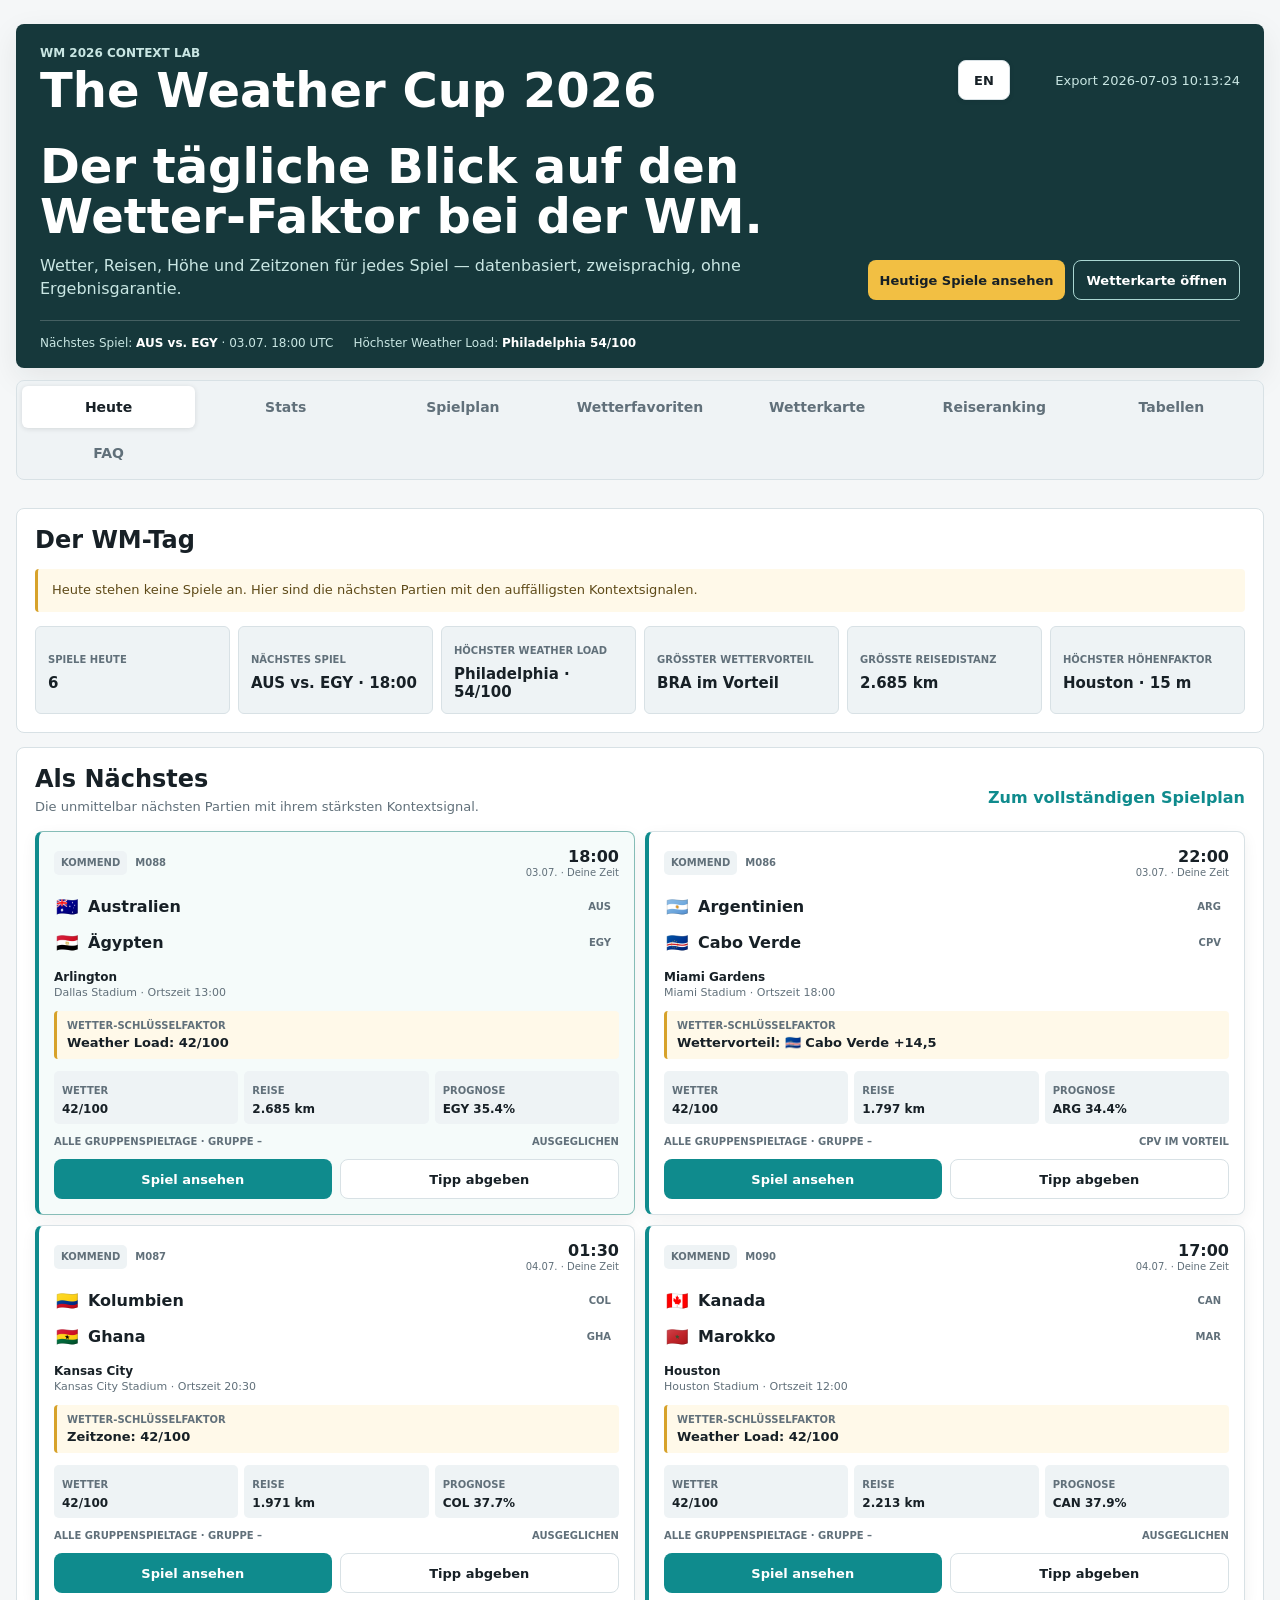
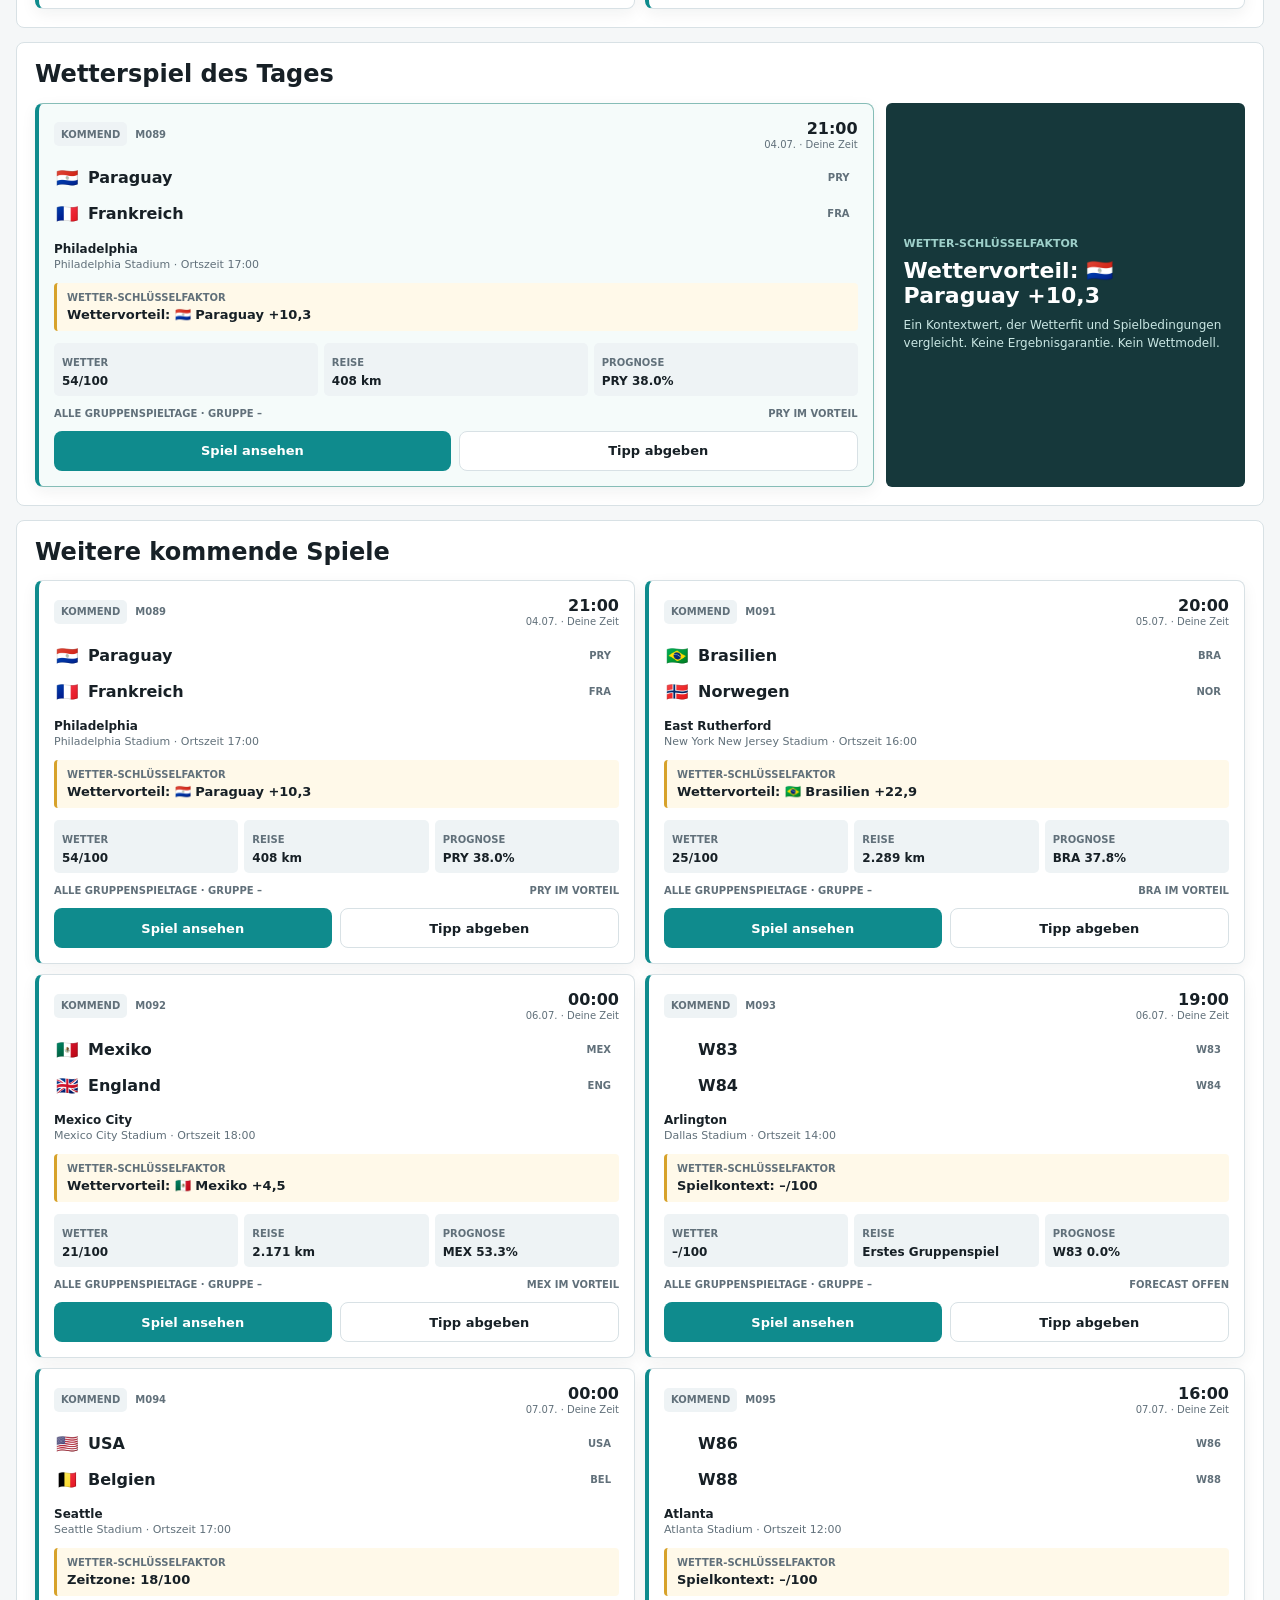
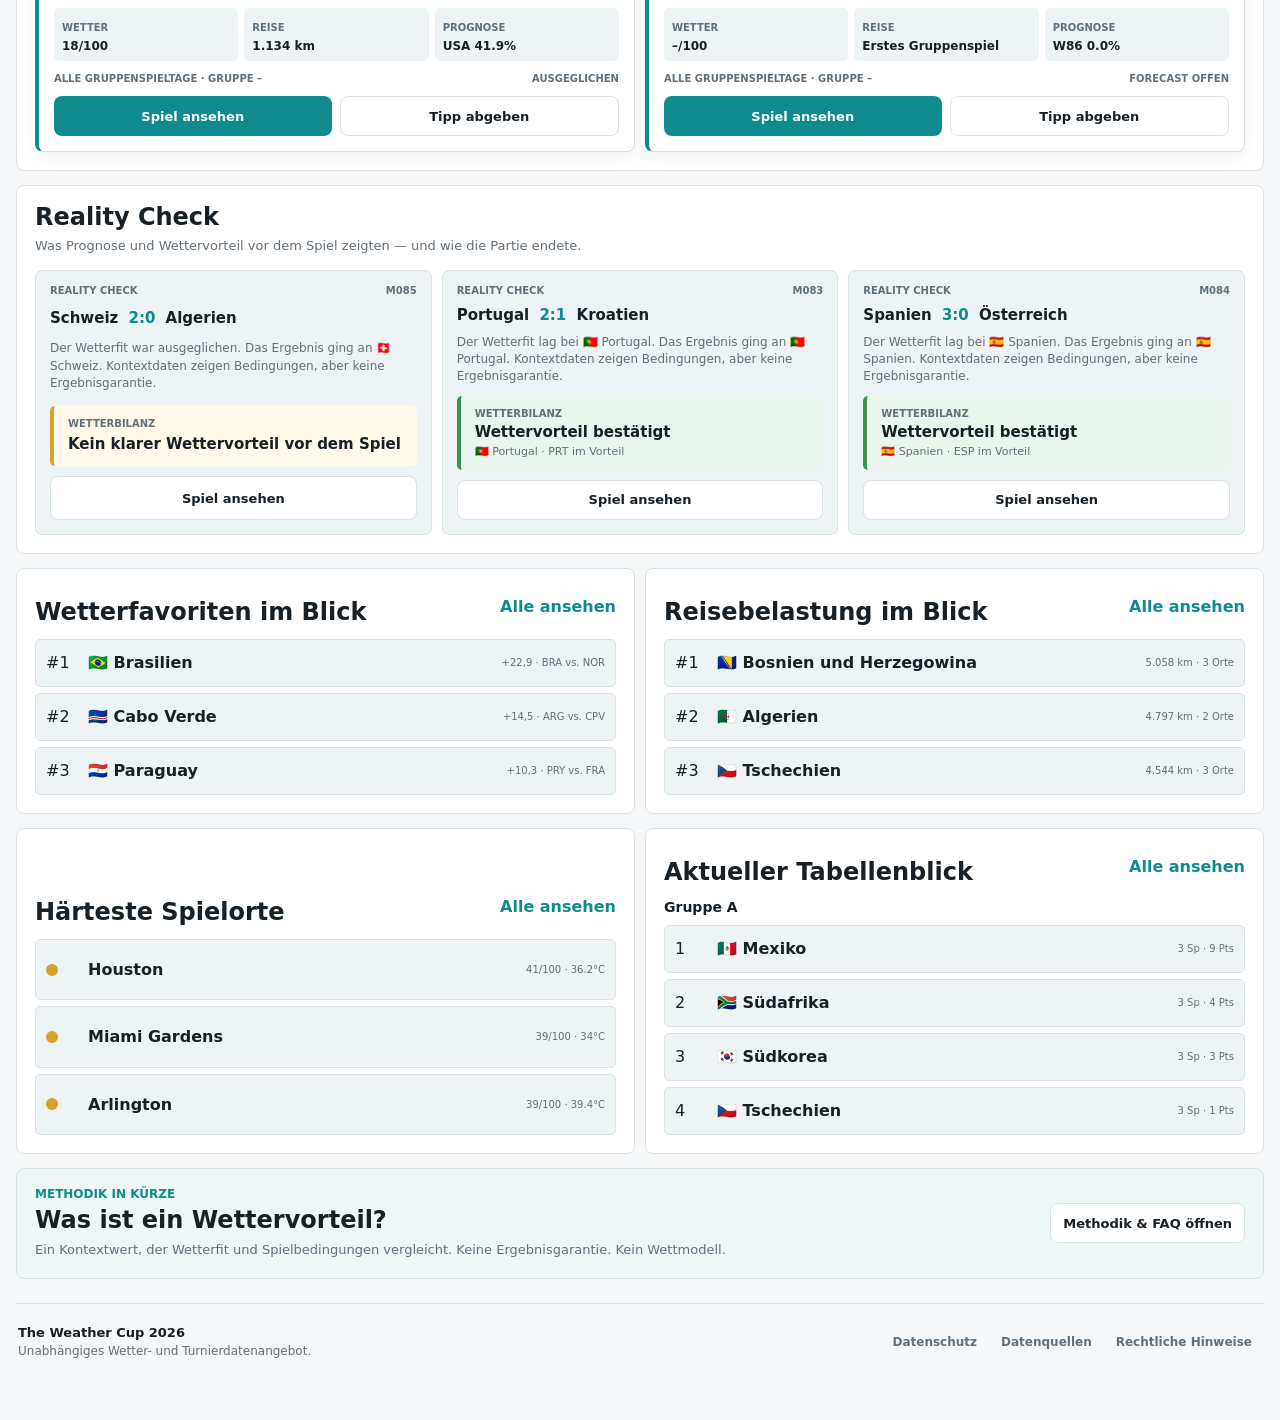
==== commit 0ddcee32: "Top-tier mobile navigation and one-thumb flow" ====
--- a/website/mvp/index.html
+++ b/website/mvp/index.html
@@ -32,16 +32,29 @@
         <div class="hero-signal" id="heroSignal" aria-live="polite"></div>
       </header>
 
-      <nav class="app-nav" aria-label="Hauptnavigation">
-        <button class="app-nav-item is-active" type="button" data-section-target="home" data-i18n="navToday">Heute</button>
-        <button class="app-nav-item" type="button" data-section-target="analysis" data-analysis-mode-target="stats" data-i18n="navStats">Stats</button>
-        <button class="app-nav-item" type="button" data-section-target="matches" data-i18n="navSchedule">Spielplan</button>
-        <button class="app-nav-item" type="button" data-section-target="favorites" data-i18n="navFavorites">Wetterfavoriten</button>
-        <button class="app-nav-item" type="button" data-section-target="map" data-i18n="navMap">Karte</button>
-        <button class="app-nav-item" type="button" data-section-target="travel" data-i18n="navTravel">Reisen</button>
-        <button class="app-nav-item" type="button" data-section-target="analysis" data-i18n="navTables">Tabellen</button>
-        <button class="app-nav-item" type="button" data-section-target="faq" data-i18n="navFaq">FAQ</button>
-      </nav>
+      <div class="mobile-nav-shell">
+        <nav class="app-nav" aria-label="Hauptnavigation">
+          <button class="app-nav-item nav-action is-core is-active" type="button" data-section-target="home" data-i18n="navToday">Heute</button>
+          <button class="app-nav-item nav-action is-core" type="button" data-section-target="analysis" data-analysis-mode-target="stats" data-i18n="navStats">Stats</button>
+          <button class="app-nav-item nav-action is-core" type="button" data-section-target="matches" data-i18n="navSchedule">Spielplan</button>
+          <button class="app-nav-item nav-action is-utility" type="button" data-section-target="favorites" data-i18n="navFavorites">Wetterfavoriten</button>
+          <button class="app-nav-item nav-action is-utility" type="button" data-section-target="map" data-i18n="navMap">Karte</button>
+          <button class="app-nav-item nav-action is-utility" type="button" data-section-target="travel" data-i18n="navTravel">Reisen</button>
+          <button class="app-nav-item nav-action is-core" type="button" data-section-target="analysis" data-i18n="navTables">Tabellen</button>
+          <button class="app-nav-item nav-action is-utility" type="button" data-section-target="faq" data-i18n="navFaq">FAQ</button>
+        </nav>
+        <nav class="app-nav-utility" aria-label="Weitere Bereiche">
+          <button class="app-nav-utility-item nav-action" type="button" data-section-target="favorites" data-i18n="navFavorites">Wetterfavoriten</button>
+          <button class="app-nav-utility-item nav-action" type="button" data-section-target="map" data-i18n="navMap">Karte</button>
+          <button class="app-nav-utility-item nav-action" type="button" data-section-target="travel" data-i18n="navTravel">Reisen</button>
+          <button class="app-nav-utility-item nav-action" type="button" data-section-target="faq" data-i18n="navFaq">FAQ</button>
+        </nav>
+        <nav class="mobile-focus-nav" id="mobileFocusNav" aria-label="Schnellwechsel">
+          <button class="mobile-focus-button nav-action" type="button" data-section-target="matches" data-i18n="navSchedule">Spielplan</button>
+          <button class="mobile-focus-button nav-action" type="button" data-section-target="analysis" data-analysis-mode-target="stats" data-i18n="navStats">Stats</button>
+          <button class="mobile-focus-button nav-action" type="button" data-section-target="analysis" data-i18n="navTables">Tabellen</button>
+        </nav>
+      </div>
 
       <section class="app-section home-section is-active" data-section="home" aria-label="Heute">
         <div id="homeDashboard"></div>
--- a/website/mvp/styles.css
+++ b/website/mvp/styles.css
@@ -738,6 +738,109 @@
   margin-top: 4px;
 }
 
+.weather-coverage-panel {
+  display: grid;
+  gap: 14px;
+}
+
+.weather-coverage-head {
+  display: grid;
+  gap: 10px;
+  padding: 14px;
+  border: 1px solid #c9e8e1;
+  border-radius: 10px;
+  background: linear-gradient(180deg, #f8fffd 0%, #eff8f5 100%);
+}
+
+.weather-coverage-head span,
+.weather-coverage-available span,
+.weather-status-card span {
+  color: var(--muted);
+  font-size: 11px;
+  font-weight: 900;
+  text-transform: uppercase;
+}
+
+.weather-coverage-head b {
+  display: block;
+  margin-top: 6px;
+  font-size: 18px;
+  line-height: 1.3;
+}
+
+.weather-coverage-tags {
+  display: flex;
+  flex-wrap: wrap;
+  gap: 8px;
+}
+
+.weather-coverage-tags i,
+.weather-coverage-available b {
+  display: inline-flex;
+  align-items: center;
+  min-height: 30px;
+  padding: 0 10px;
+  border-radius: 999px;
+  background: rgba(15, 139, 141, 0.08);
+  color: var(--teal);
+  font-size: 12px;
+  font-style: normal;
+  font-weight: 800;
+}
+
+.weather-status-section {
+  display: grid;
+  gap: 8px;
+}
+
+.weather-status-grid {
+  display: grid;
+  grid-template-columns: repeat(3, minmax(0, 1fr));
+  gap: 10px;
+}
+
+.weather-status-card {
+  display: grid;
+  gap: 6px;
+  padding: 12px 14px;
+  border: 1px solid var(--line);
+  border-radius: 10px;
+  background: var(--surface);
+}
+
+.weather-status-card p {
+  margin: 0;
+  font-size: 13px;
+  line-height: 1.45;
+}
+
+.weather-status-card.is-soon {
+  border-color: #e5c15a;
+  background: #fff9e9;
+  color: #5e4a18;
+}
+
+.weather-status-card.is-pending {
+  border-color: #c7d7df;
+  background: #f7fafc;
+}
+
+.weather-status-card.is-muted {
+  border-style: dashed;
+  color: var(--muted);
+}
+
+.weather-coverage-available {
+  display: grid;
+  gap: 8px;
+}
+
+.weather-coverage-available > div {
+  display: flex;
+  flex-wrap: wrap;
+  gap: 8px;
+}
+
 .probability-bars > div {
   display: grid;
   grid-template-columns: 42px minmax(0, 1fr) 44px;
@@ -1086,7 +1189,7 @@
 
 .best-third-card {
   display: grid;
-  grid-template-columns: auto minmax(0, 1fr);
+  grid-template-columns: auto minmax(0, 1fr) auto;
   gap: 10px 12px;
   align-items: center;
   padding: 12px;
@@ -1134,8 +1237,46 @@
   font-weight: 800;
 }
 
+.best-third-summary {
+  display: grid;
+  justify-items: end;
+  gap: 1px;
+  text-align: right;
+}
+
+.best-third-summary b {
+  font-size: 22px;
+  line-height: 1;
+}
+
+.best-third-summary span {
+  color: var(--muted);
+  font-size: 11px;
+  font-weight: 800;
+  text-transform: uppercase;
+}
+
+.best-third-summary {
+  display: grid;
+  justify-items: end;
+  gap: 1px;
+  text-align: right;
+}
+
+.best-third-summary b {
+  font-size: 22px;
+  line-height: 1;
+}
+
+.best-third-summary span {
+  color: var(--muted);
+  font-size: 11px;
+  font-weight: 800;
+  text-transform: uppercase;
+}
+
 .best-third-kpis {
-  grid-column: 1 / -1;
+  grid-column: 2 / -1;
   display: flex;
   flex-wrap: wrap;
   gap: 8px;
@@ -1145,7 +1286,7 @@
 }
 
 .best-third-card em {
-  grid-column: 1 / -1;
+  grid-column: 2 / -1;
   display: inline-flex;
   width: fit-content;
   padding: 6px 8px;
@@ -1225,6 +1366,10 @@
   scroll-snap-align: start;
 }
 
+.knockout-column.is-active {
+  display: grid;
+}
+
 .knockout-column-head {
   display: grid;
   gap: 4px;
@@ -1237,6 +1382,10 @@
 .knockout-column-head.is-current {
   border-color: var(--teal);
   background: #e8f7f5;
+}
+
+.knockout-column-head.is-active {
+  box-shadow: inset 0 0 0 1px rgba(15, 139, 141, 0.08);
 }
 
 .knockout-column-head span {
@@ -1286,6 +1435,10 @@
   gap: 12px;
 }
 
+.knockout-card-title {
+  min-width: 0;
+}
+
 .knockout-card-head span,
 .knockout-card-head i {
   color: var(--muted);
@@ -1299,6 +1452,33 @@
   display: block;
   margin-top: 3px;
   font-size: 17px;
+}
+
+.knockout-status-pill {
+  display: inline-flex;
+  align-items: center;
+  justify-content: center;
+  min-height: 28px;
+  padding: 0 10px;
+  border-radius: 999px;
+  background: var(--surface-2);
+  white-space: nowrap;
+}
+
+.knockout-card.status-live .knockout-status-pill {
+  background: #fff0cf;
+  color: #9b6200;
+}
+
+.knockout-card.status-finished .knockout-status-pill {
+  background: #e5f3ee;
+  color: #245f37;
+}
+
+.knockout-card.status-upcoming .knockout-status-pill,
+.knockout-card.status-today .knockout-status-pill {
+  background: #edf3f6;
+  color: #55636d;
 }
 
 .knockout-card-meta {
@@ -1542,7 +1722,7 @@
 
   .hero {
     margin-bottom: 0;
-    padding: 18px 16px 16px;
+    padding: 14px 12px 14px;
     border-radius: 0;
   }
 
@@ -1566,17 +1746,36 @@
   }
 
   .hero .status {
-    max-width: 120px;
+    max-width: 108px;
     font-size: 10px;
     text-align: right;
   }
 
   .hero-content {
-    margin-top: 22px;
+    margin-top: 18px;
+  }
+
+  .hero h1 {
+    font-size: 18px;
+    line-height: 1.05;
   }
 
   .hero-claim {
-    font-size: 30px;
+    font-size: 20px;
+    line-height: 1.08;
+  }
+
+  .hero .site-subline {
+    margin-top: 10px;
+    font-size: 14px;
+    line-height: 1.4;
+  }
+
+  .hero-signal {
+    gap: 6px 12px;
+    margin-top: 16px;
+    padding-top: 12px;
+    font-size: 11px;
   }
 
   .hero-actions {
@@ -1586,6 +1785,7 @@
 
   .hero-actions button {
     width: 100%;
+    min-height: 38px;
   }
 
   .app-nav {
@@ -1598,7 +1798,62 @@
   }
 
   .app-section {
-    padding: 12px 10px;
+    padding: 12px 10px 18px;
+  }
+
+  .schedule-toolbar {
+    top: 112px;
+    gap: 8px;
+    padding: 8px 0 10px;
+  }
+
+  .schedule-jumpbar {
+    display: grid;
+    gap: 8px;
+  }
+
+  .schedule-view-toggle {
+    width: 100%;
+    grid-template-columns: repeat(2, minmax(0, 1fr));
+  }
+
+  .schedule-view-button {
+    min-height: 38px;
+    font-size: 12px;
+  }
+
+  .schedule-jump-actions {
+    grid-auto-flow: row;
+    grid-template-columns: repeat(3, minmax(0, 1fr));
+    gap: 6px;
+  }
+
+  .schedule-jump-button {
+    min-height: 42px;
+    padding: 8px 10px;
+    white-space: normal;
+  }
+
+  .schedule-jump-button b {
+    display: none;
+  }
+
+  .schedule-jump-button[data-jump-key="recent"],
+  .schedule-jump-button[data-jump-key="start"] {
+    display: none;
+  }
+
+  .schedule-toolbar-status {
+    min-height: auto;
+  }
+
+  .schedule-status-note {
+    gap: 4px 10px;
+  }
+
+  .schedule-status-note b {
+    font-size: 12px;
+    line-height: 1.35;
   }
 
   .weather-map-section,
@@ -1613,6 +1868,27 @@
   .home-preview-panel,
   .methodology-box {
     padding: 14px;
+  }
+
+  .standings-panel {
+    padding: 14px;
+    border-radius: 14px;
+  }
+
+  .standings-panel-head {
+    display: grid;
+    align-items: start;
+    gap: 10px;
+    margin-bottom: 12px;
+  }
+
+  .standings-panel-head h3 {
+    font-size: 20px;
+  }
+
+  .standings-panel-head p:last-child {
+    font-size: 13px;
+    line-height: 1.4;
   }
 
   .next-up-carousel,
@@ -1786,6 +2062,73 @@
   }
 }
 
+@media (max-width: 420px) {
+  .standings-panel {
+    padding: 12px;
+    border-radius: 12px;
+  }
+
+  .standings-panel-head {
+    gap: 10px;
+    margin-bottom: 12px;
+  }
+
+  .standings-panel-head h3,
+  .analysis-section h2 {
+    font-size: 18px;
+  }
+
+  .standings-panel-head p:last-child {
+    font-size: 12px;
+    line-height: 1.4;
+  }
+
+  .app-nav {
+    grid-template-columns: repeat(3, minmax(0, 1fr));
+  }
+
+  .app-nav-utility {
+    grid-template-columns: repeat(2, minmax(0, 1fr));
+  }
+
+  .analysis-tabs {
+    grid-template-columns: repeat(2, minmax(0, 1fr));
+  }
+
+  .hero .status {
+    max-width: 92px;
+    font-size: 9px;
+  }
+
+  .schedule-toolbar {
+    top: 126px;
+  }
+
+  .schedule-jump-actions {
+    grid-template-columns: repeat(2, minmax(0, 1fr));
+  }
+
+  .hero-actions button,
+  .knockout-open {
+    min-height: 36px;
+    font-size: 12px;
+  }
+
+  .knockout-stage-button {
+    flex-basis: 110px;
+    min-width: 110px;
+    padding: 8px 9px;
+  }
+
+  .knockout-stage-button span {
+    font-size: 10px;
+  }
+
+  .knockout-stage-button b {
+    font-size: 13px;
+  }
+}
+
 @media (max-width: 1100px) {
   .controls {
     grid-template-columns: 1fr 1fr;
@@ -1845,6 +2188,7 @@
 body {
   margin: 0;
   min-width: 320px;
+  overflow-x: hidden;
   background: var(--bg);
   color: var(--ink);
   font-family: Inter, ui-sans-serif, system-ui, -apple-system, BlinkMacSystemFont, "Segoe UI", sans-serif;
@@ -1859,6 +2203,7 @@
 
 .shell {
   width: min(1440px, calc(100% - 32px));
+  max-width: 100vw;
   margin: 0 auto;
   padding: 24px 0 40px;
 }
@@ -1968,6 +2313,17 @@
   backdrop-filter: blur(14px);
 }
 
+.mobile-nav-shell {
+  display: grid;
+  gap: 8px;
+  margin-bottom: 14px;
+}
+
+.app-nav-utility,
+.mobile-focus-nav {
+  display: none;
+}
+
 .app-nav-item {
   min-height: 42px;
   border: 0;
@@ -1983,6 +2339,25 @@
   background: var(--surface);
   color: var(--ink);
   box-shadow: 0 1px 5px rgba(23, 32, 38, 0.13);
+}
+
+.app-nav-utility-item,
+.mobile-focus-button {
+  min-height: 40px;
+  border: 1px solid var(--line);
+  border-radius: 999px;
+  background: rgba(255, 255, 255, 0.9);
+  color: var(--muted);
+  cursor: pointer;
+  font-size: 12px;
+  font-weight: 850;
+}
+
+.app-nav-utility-item.is-active,
+.mobile-focus-button.is-active {
+  border-color: var(--teal);
+  background: #eef9f8;
+  color: var(--ink);
 }
 
 .app-section:not(.is-active) {
@@ -4817,7 +5192,8 @@
 
 @media (max-width: 640px) {
   .shell {
-    width: min(100% - 20px, 1440px);
+    width: 100%;
+    max-width: 100vw;
     padding-top: 14px;
   }
 
@@ -4832,24 +5208,79 @@
     justify-content: stretch;
   }
 
+  .mobile-nav-shell {
+    position: sticky;
+    top: 0;
+    z-index: 28;
+    margin-bottom: 10px;
+    padding: 6px 10px 8px;
+    background: linear-gradient(180deg, rgba(245, 247, 248, 0.98) 0%, rgba(245, 247, 248, 0.92) 82%, rgba(245, 247, 248, 0) 100%);
+    backdrop-filter: blur(14px);
+  }
+
   .app-nav {
-    display: flex;
+    position: static;
+    margin-bottom: 0;
+    padding: 4px;
+    grid-template-columns: repeat(4, minmax(0, 1fr));
+    gap: 4px;
+    overflow: visible;
+    scroll-snap-type: none;
+  }
+
+  .app-nav-item {
+    min-width: 0;
+    min-height: 42px;
+    padding: 0 8px;
+    font-size: 12px;
+    line-height: 1.15;
+    overflow-wrap: anywhere;
+  }
+
+  .app-nav-item.is-utility {
+    display: none;
+  }
+
+  .app-nav-utility {
+    display: grid;
+    grid-template-columns: repeat(4, minmax(0, 1fr));
     gap: 6px;
-    overflow-x: auto;
-    -webkit-overflow-scrolling: touch;
-    scroll-snap-type: x proximity;
-  }
-
-  .app-nav-item {
-    flex: 0 0 auto;
-    min-width: 126px;
-    min-height: 48px;
-    scroll-snap-align: start;
+  }
+
+  .app-nav-utility-item {
+    min-width: 0;
+    min-height: 34px;
+    padding: 0 8px;
+    font-size: 11px;
+    line-height: 1.1;
+    overflow-wrap: anywhere;
+  }
+
+  html[data-active-section="matches"] .mobile-focus-nav,
+  html[data-active-section="analysis"] .mobile-focus-nav {
+    display: grid;
+    grid-template-columns: repeat(3, minmax(0, 1fr));
+    gap: 6px;
+  }
+
+  .mobile-focus-button {
+    min-width: 0;
+    min-height: 38px;
+    padding: 0 10px;
+    font-size: 12px;
+    line-height: 1.1;
   }
 
   .status {
     min-width: 0;
     text-align: left;
+  }
+
+  .language-toggle {
+    min-width: 46px;
+    min-height: 36px;
+    border-radius: 7px;
+    font-size: 12px;
   }
 
   .site-footer {
@@ -5376,7 +5807,7 @@
 
   .analysis-tabs {
     display: grid;
-    grid-template-columns: repeat(2, minmax(0, 1fr));
+    grid-template-columns: repeat(3, minmax(0, 1fr));
     gap: 6px;
     padding: 0;
     border: 0;
@@ -5384,11 +5815,13 @@
   }
 
   .analysis-tab {
-    min-height: 48px;
+    min-height: 42px;
     border: 1px solid var(--line);
     border-radius: 6px;
     background: var(--surface-2);
-    font-size: 14px;
+    padding: 0 8px;
+    font-size: 12px;
+    line-height: 1.15;
   }
 
   .analysis-tab.is-active {
@@ -5428,13 +5861,170 @@
     grid-template-columns: 1fr;
   }
 
+  .best-third-card {
+    grid-template-columns: 34px minmax(0, 1fr) auto;
+    align-items: center;
+    gap: 6px 10px;
+    padding: 10px;
+  }
+
+  .best-third-rank {
+    width: 34px;
+    height: 34px;
+    font-size: 11px;
+  }
+
+  .best-third-team b {
+    font-size: 13px;
+    line-height: 1.2;
+  }
+
+  .best-third-team small {
+    font-size: 10px;
+  }
+
+  .best-third-summary b {
+    font-size: 18px;
+  }
+
+  .best-third-summary span {
+    font-size: 9px;
+  }
+
+  .best-third-summary b {
+    font-size: 18px;
+  }
+
+  .best-third-summary span {
+    font-size: 9px;
+  }
+
+  .best-third-kpis {
+    grid-column: 2 / -1;
+    gap: 4px 6px;
+    font-size: 10px;
+  }
+
+  .best-third-card em {
+    grid-column: 2 / -1;
+    padding: 4px 7px;
+    font-size: 9px;
+  }
+
   .knockout-stage-nav {
+    display: flex;
+    gap: 6px;
+    overflow-x: auto;
+    padding-bottom: 4px;
+    -webkit-overflow-scrolling: touch;
+    scroll-snap-type: x proximity;
+    position: sticky;
+    top: 156px;
+    z-index: 3;
+    margin-bottom: 6px;
+    padding-top: 4px;
+    background: linear-gradient(180deg, rgba(247, 250, 251, 0.98) 0%, rgba(247, 250, 251, 0.92) 78%, rgba(247, 250, 251, 0) 100%);
+  }
+
+  .knockout-stage-button {
+    flex: 0 0 118px;
+    min-width: 118px;
+    padding: 9px 10px;
+    scroll-snap-align: start;
+  }
+
+  .knockout-stage-button b {
+    font-size: 14px;
+  }
+
+  .knockout-scroll-hint {
+    margin-bottom: 8px;
+    font-size: 11px;
+  }
+
+  .knockout-board {
+    display: block;
+    overflow: visible;
+  }
+
+  .knockout-column {
+    display: none;
+  }
+
+  .knockout-column.is-active {
     display: grid;
-    grid-template-columns: repeat(2, minmax(0, 1fr));
-  }
-
-  .knockout-stage-button {
-    min-width: 0;
+  }
+
+  .knockout-card {
+    gap: 7px;
+    padding: 10px;
+    border-radius: 12px;
+    box-shadow: 0 5px 16px rgba(23, 32, 38, 0.05);
+  }
+
+  .knockout-card-head b {
+    font-size: 13px;
+  }
+
+  .knockout-card-head span,
+  .knockout-card-head i,
+  .knockout-card-meta {
+    font-size: 10px;
+  }
+
+  .knockout-card-title b {
+    margin-top: 1px;
+  }
+
+  .knockout-team-row {
+    padding: 8px 9px;
+    border-radius: 10px;
+  }
+
+  .knockout-team-main {
+    gap: 8px;
+  }
+
+  .knockout-flag,
+  .knockout-path-marker {
+    width: 24px;
+    flex-basis: 24px;
+  }
+
+  .knockout-team-main b {
+    font-size: 13px;
+    line-height: 1.15;
+  }
+
+  .knockout-team-main small {
+    font-size: 10px;
+  }
+
+  .knockout-team-row strong {
+    font-size: 18px;
+    line-height: 1;
+  }
+
+  .knockout-open {
+    min-height: 40px;
+    font-size: 13px;
+  }
+
+  .weather-coverage-head {
+    padding: 12px;
+  }
+
+  .weather-coverage-head b {
+    font-size: 16px;
+  }
+
+  .weather-status-grid {
+    grid-template-columns: 1fr;
+  }
+
+  .weather-coverage-available > div {
+    display: grid;
+    grid-template-columns: 1fr;
   }
 
   .prediction-dialog {
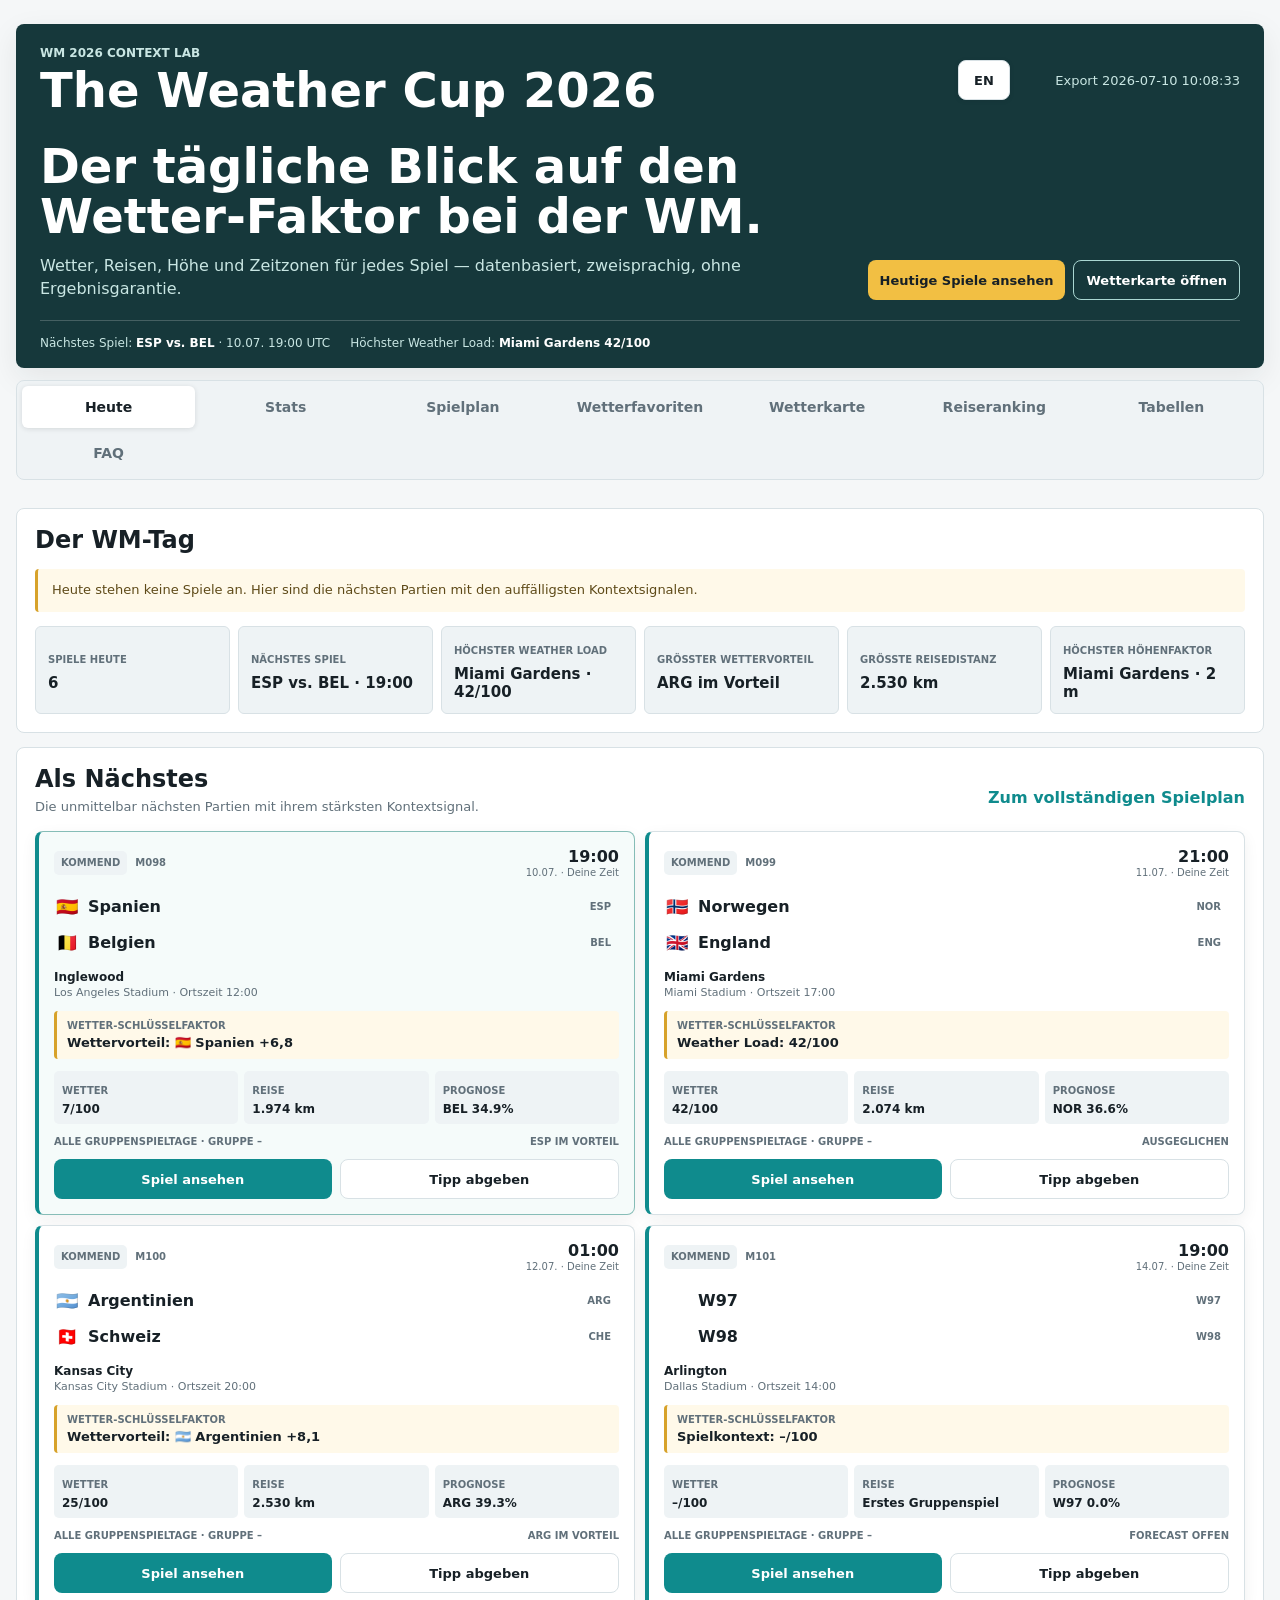
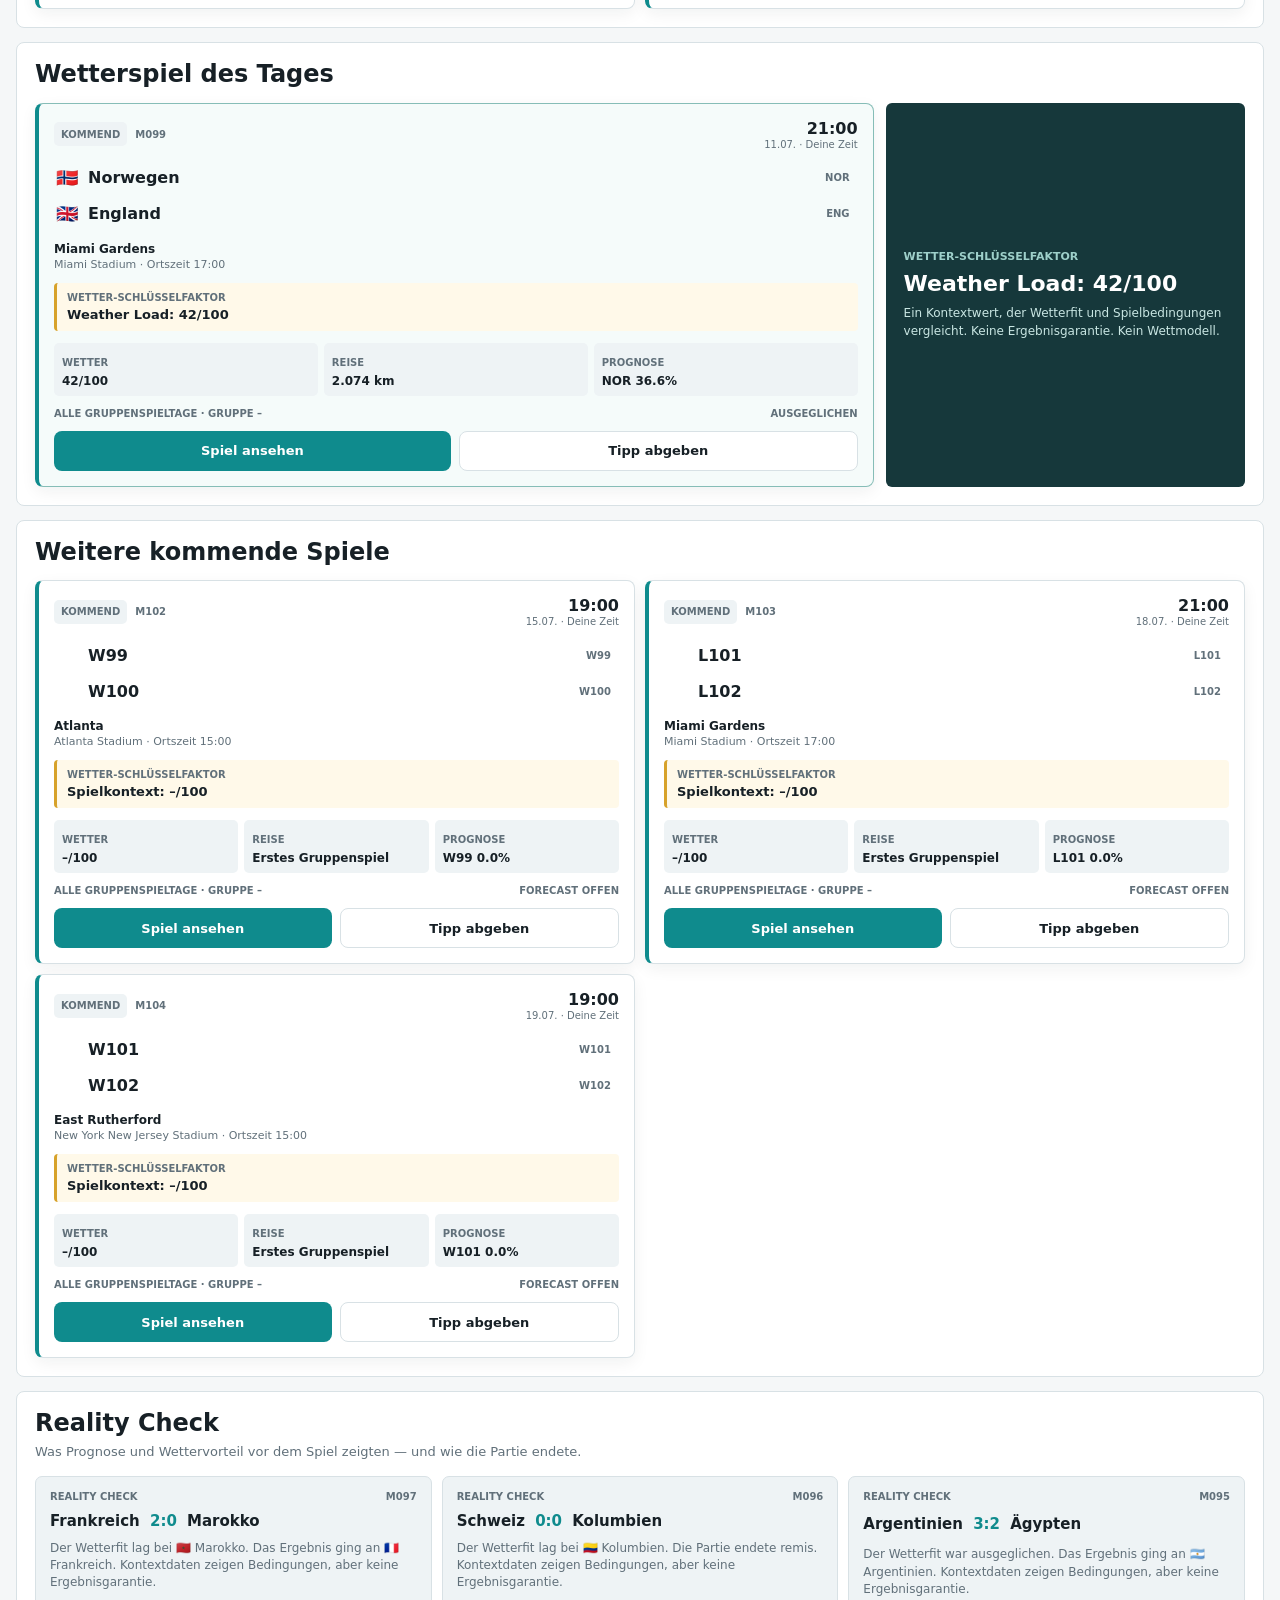
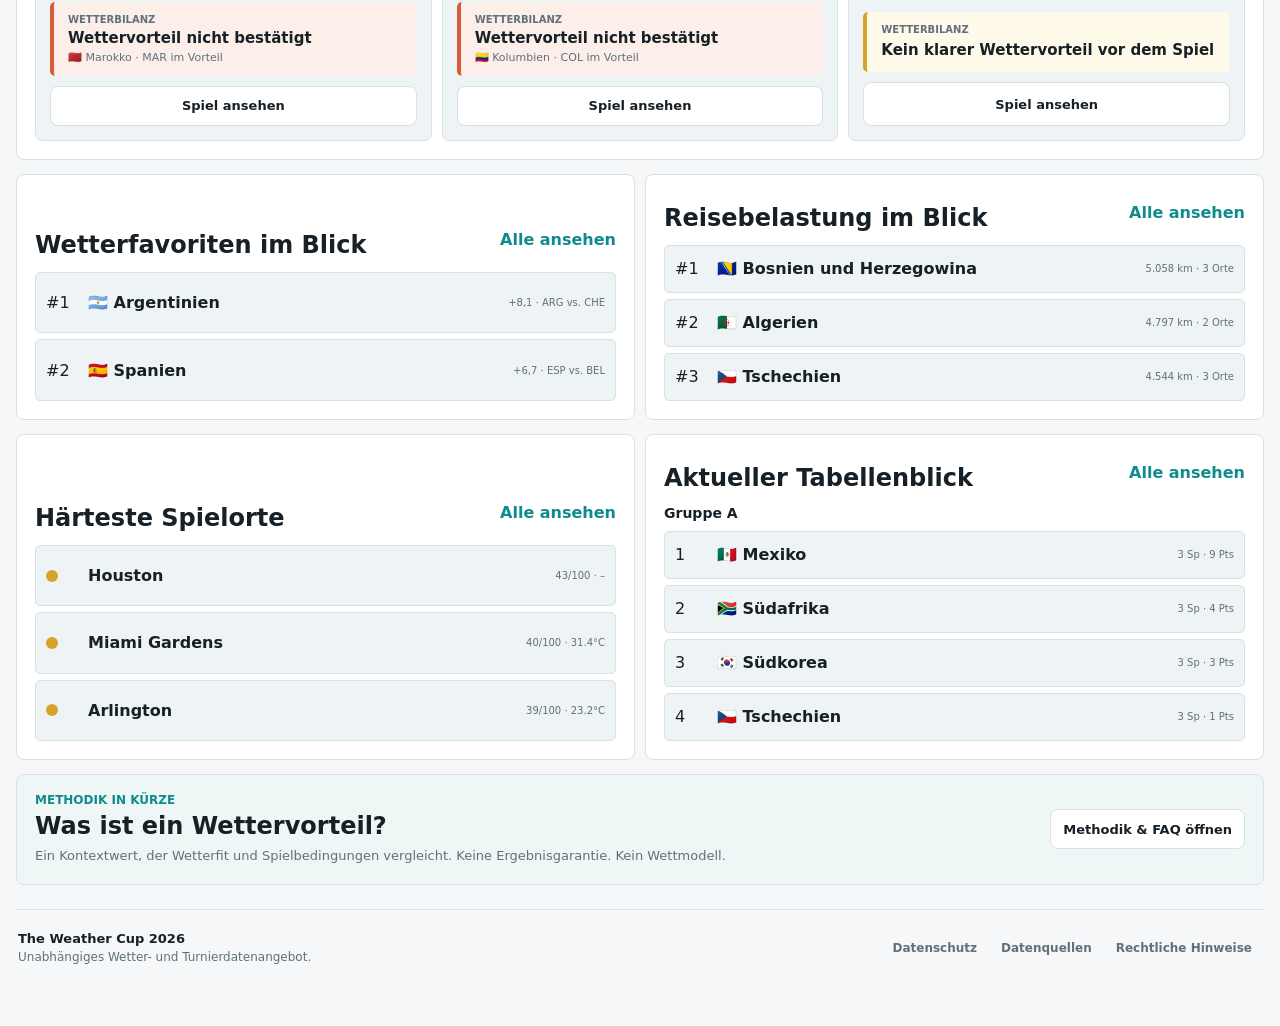
==== commit 25bdc760: "Automated WM refresh 2026-07-10 10:08:34" ====
--- a/website/mvp/index.html
+++ b/website/mvp/index.html
@@ -4,6 +4,38 @@
     <meta charset="utf-8">
     <meta name="viewport" content="width=device-width, initial-scale=1">
     <title>The Weather Cup 2026</title>
+    <meta name="description" content="The Weather Cup 2026 liefert Wetter, Reisebelastung und Match-Kontext fuer jedes WM-Spiel in einem zweisprachigen Datenprodukt.">
+    <meta name="theme-color" content="#0f8b8d">
+    <link rel="canonical" href="https://the-weather-cup-2026.netlify.app/">
+    <link rel="icon" type="image/png" sizes="16x16" href="./favicon-16.png">
+    <link rel="icon" type="image/png" sizes="32x32" href="./favicon-32.png">
+    <link rel="apple-touch-icon" sizes="180x180" href="./apple-touch-icon.png">
+    <link rel="manifest" href="./site.webmanifest">
+    <meta property="og:type" content="website">
+    <meta property="og:site_name" content="The Weather Cup 2026">
+    <meta property="og:locale" content="de_DE">
+    <meta property="og:title" content="The Weather Cup 2026">
+    <meta property="og:description" content="Weather, travel and match context for every World Cup game.">
+    <meta property="og:url" content="https://the-weather-cup-2026.netlify.app/">
+    <meta property="og:image" content="https://the-weather-cup-2026.netlify.app/og-image.png">
+    <meta property="og:image:width" content="1200">
+    <meta property="og:image:height" content="630">
+    <meta property="og:image:alt" content="The Weather Cup 2026 social card with weather-football emblem and title.">
+    <meta name="twitter:card" content="summary_large_image">
+    <meta name="twitter:title" content="The Weather Cup 2026">
+    <meta name="twitter:description" content="Weather, travel and match context for every World Cup game.">
+    <meta name="twitter:image" content="https://the-weather-cup-2026.netlify.app/og-image.png">
+    <script type="application/ld+json">
+      {
+        "@context": "https://schema.org",
+        "@type": "Organization",
+        "name": "The Weather Cup 2026",
+        "url": "https://the-weather-cup-2026.netlify.app/",
+        "logo": "https://the-weather-cup-2026.netlify.app/icon-512.png",
+        "image": "https://the-weather-cup-2026.netlify.app/og-image.png",
+        "description": "Independent bilingual World Cup weather, travel and match-context analysis site."
+      }
+    </script>
     <link rel="stylesheet" href="./styles.css">
   </head>
   <body>
@@ -80,6 +112,7 @@
         <section class="workspace">
           <div class="match-list" id="matchList" aria-label="Matches"></div>
         </section>
+        <button class="mobile-detail-scrim" id="mobileDetailScrim" type="button" aria-label="Detail schließen"></button>
 
         <section class="matchday-insights" aria-label="Spieltag Überblick">
           <section class="matchday-summary" id="matchdaySummary" aria-label="Aktueller Spieltag"></section>
--- a/website/mvp/styles.css
+++ b/website/mvp/styles.css
@@ -26,6 +26,44 @@
   background: rgba(255, 255, 255, 0.1);
 }
 
+.result-resolution-chip {
+  display: inline-flex;
+  align-items: center;
+  justify-content: center;
+  padding: 4px 9px;
+  border-radius: 999px;
+  background: #eef6f4;
+  color: var(--teal);
+  font-size: 11px;
+  font-style: normal;
+  font-weight: 900;
+  letter-spacing: 0.04em;
+  text-transform: uppercase;
+}
+
+.final-result-note {
+  width: 100%;
+  color: var(--muted);
+  font-size: 12px;
+  font-weight: 700;
+}
+
+.quick-result-resolution,
+.knockout-card-resolution {
+  display: flex;
+  align-items: center;
+  gap: 8px;
+  margin-top: 10px;
+  min-width: 0;
+}
+
+.quick-result-resolution b,
+.knockout-card-resolution b {
+  min-width: 0;
+  font-size: 13px;
+  overflow-wrap: anywhere;
+}
+
 .prediction-confirm {
   width: 100%;
   margin-top: 2px;
@@ -630,6 +668,17 @@
   align-items: start;
   justify-content: space-between;
   gap: 16px;
+}
+
+.expanded-match-head-actions {
+  display: flex;
+  align-items: center;
+  gap: 10px;
+}
+
+.match-sheet-close,
+.mobile-detail-scrim {
+  display: none;
 }
 
 .detail-accordion,
@@ -1715,6 +1764,27 @@
 }
 
 @media (max-width: 720px) {
+  html[data-match-detail-open="true"] body {
+    overflow: hidden;
+  }
+
+  body {
+    overflow-x: clip;
+  }
+
+  .shell {
+    overflow-x: clip;
+  }
+
+  .mobile-nav-shell .app-nav {
+    grid-template-columns: repeat(4, minmax(0, 1fr));
+    overflow: hidden;
+  }
+
+  .mobile-nav-shell .app-nav-utility {
+    grid-template-columns: repeat(4, minmax(0, 1fr));
+  }
+
   .shell {
     width: 100%;
     padding-top: 0;
@@ -5656,6 +5726,12 @@
     font-size: 30px;
   }
 
+  .hero-signal {
+    gap: 8px 12px;
+    padding-top: 10px;
+    font-size: 12px;
+  }
+
   .hero-actions,
   .quick-card-actions {
     display: grid;
@@ -5723,7 +5799,7 @@
 
   .quick-match-card {
     padding: 13px;
-    scroll-margin-top: 64px;
+    scroll-margin-top: 132px;
   }
 
   .quick-card-actions {
@@ -5742,7 +5818,68 @@
   }
 
   .inline-match-detail {
-    padding: 12px;
+    position: fixed;
+    right: 0;
+    bottom: 0;
+    left: 0;
+    z-index: 72;
+    margin: 0;
+    padding: 16px 14px calc(18px + env(safe-area-inset-bottom));
+    border: 0;
+    border-radius: 18px 18px 0 0;
+    background: #f8fcfb;
+    box-shadow: 0 -18px 50px rgba(23, 32, 38, 0.26);
+    max-height: 78dvh;
+    overflow-y: auto;
+    overscroll-behavior: contain;
+  }
+
+  .mobile-detail-scrim {
+    position: fixed;
+    inset: 0;
+    z-index: 71;
+    width: 100%;
+    border: 0;
+    background: rgba(17, 24, 28, 0.42);
+  }
+
+  html[data-match-detail-open="true"] .mobile-detail-scrim {
+    display: block;
+  }
+
+  .expanded-match-head {
+    position: sticky;
+    top: -16px;
+    z-index: 2;
+    margin: -16px -14px 12px;
+    padding: 16px 14px 10px;
+    background: linear-gradient(180deg, rgba(248, 252, 251, 0.98) 0%, rgba(248, 252, 251, 0.94) 85%, rgba(248, 252, 251, 0) 100%);
+    backdrop-filter: blur(12px);
+  }
+
+  .expanded-match-head h2 {
+    padding-right: 8px;
+    font-size: 22px;
+    line-height: 1.06;
+  }
+
+  .match-sheet-close {
+    display: inline-flex;
+    align-items: center;
+    justify-content: center;
+    width: 38px;
+    height: 38px;
+    min-width: 38px;
+    border: 1px solid var(--line);
+    border-radius: 999px;
+    background: rgba(255, 255, 255, 0.92);
+    color: var(--ink);
+    font-size: 24px;
+    line-height: 1;
+  }
+
+  .detail-accordion summary {
+    min-height: 50px;
   }
 
   .map-mobile-controls,
@@ -5927,8 +6064,8 @@
   }
 
   .knockout-stage-button {
-    flex: 0 0 118px;
-    min-width: 118px;
+    flex: 0 0 126px;
+    min-width: 126px;
     padding: 9px 10px;
     scroll-snap-align: start;
   }
@@ -6035,3 +6172,73 @@
     border-radius: 8px 8px 0 0;
   }
 }
+
+@media (max-width: 420px) {
+  .hero {
+    padding: 14px 12px 12px;
+  }
+
+  .hero-content {
+    margin-top: 14px;
+    gap: 10px;
+  }
+
+  .hero-claim {
+    font-size: 24px;
+    line-height: 1.02;
+    letter-spacing: -0.03em;
+  }
+
+  .hero .site-subline {
+    display: -webkit-box;
+    -webkit-line-clamp: 2;
+    -webkit-box-orient: vertical;
+    overflow: hidden;
+    font-size: 15px;
+  }
+
+  .hero .status {
+    max-width: 88px;
+    font-size: 9px;
+  }
+
+  .hero-signal {
+    grid-template-columns: 1fr;
+    gap: 6px;
+    font-size: 11px;
+  }
+
+  .mobile-nav-shell {
+    padding: 4px 8px 7px;
+  }
+
+  .mobile-nav-shell .app-nav,
+  .mobile-nav-shell .app-nav-utility,
+  .mobile-focus-nav {
+    gap: 5px;
+  }
+
+  .app-nav-item,
+  .app-nav-utility-item,
+  .mobile-focus-button {
+    min-height: 36px;
+    padding: 0 6px;
+    font-size: 11px;
+  }
+
+  .schedule-toolbar {
+    top: 104px;
+  }
+
+  .schedule-jump-actions {
+    grid-template-columns: 1fr 1fr;
+  }
+
+  .expanded-match-head h2 {
+    font-size: 19px;
+  }
+
+  .knockout-stage-nav {
+    top: 144px;
+  }
+}
